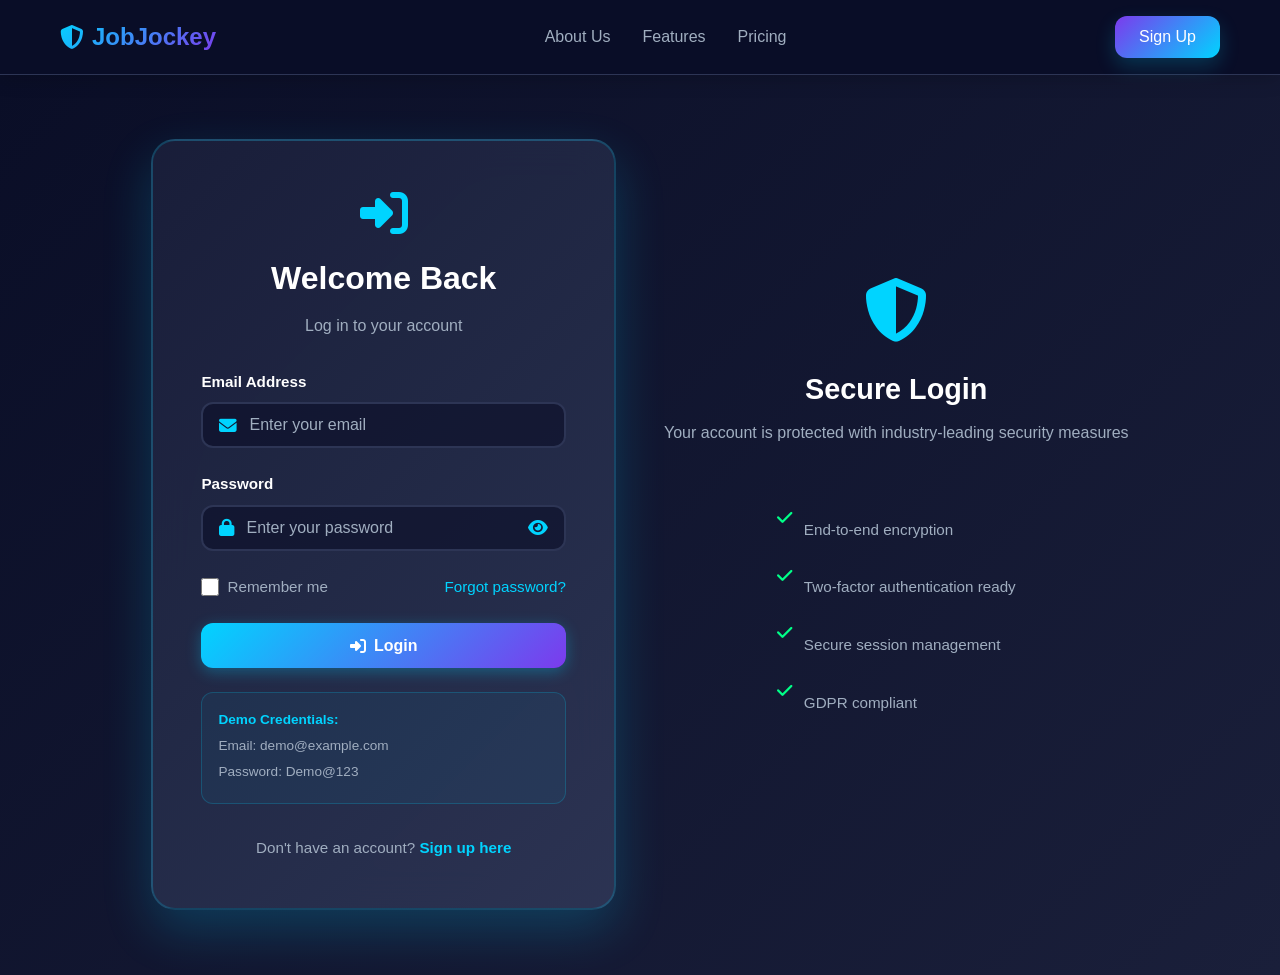
==== frontend/dashboard.html @ f13c4163 "DNS port added successfully" ====
<!DOCTYPE html>
<html lang="en">
<head>
    <meta charset="UTF-8">
    <meta name="viewport" content="width=device-width, initial-scale=1.0">
    <title>Dashboard - JobJockey Security Scanner</title>
    <link rel="stylesheet" href="styles.css">
    <link rel="stylesheet" href="https://cdnjs.cloudflare.com/ajax/libs/font-awesome/6.4.0/css/all.min.css">
</head>
<body onload="protectPage() && initDashboard()">
    <!-- Navigation Header -->
    <header class="navbar">
        <div class="container">
            <div class="nav-brand">
                <i class="fas fa-shield-alt"></i>
                <span>JobJockey</span>
            </div>
            <nav class="nav-menu">
                <a href="#" onclick="viewDashboard()">Dashboard</a>
                <a href="#" onclick="viewHistory()">Scan History</a>
                <a href="#" onclick="viewSettings()">Settings</a>
            </nav>
            <div class="nav-actions">
                <div class="user-menu">
                    <span class="user-email" id="userEmail"></span>
                    <button class="logout-btn" onclick="handleLogout()">
                        <i class="fas fa-sign-out-alt"></i> Logout
                    </button>
                </div>
            </div>
        </div>
    </header>

    <!-- Dashboard Content -->
    <div class="dashboard-container">
        <!-- Sidebar -->
        <aside class="dashboard-sidebar">
            <div class="sidebar-header">
                <div class="user-profile">
                    <div class="user-avatar">
                        <i class="fas fa-user"></i>
                    </div>
                    <div class="user-info">
                        <h3 id="userName"></h3>
                        <p id="userEmailSidebar"></p>
                    </div>
                </div>
            </div>

            <nav class="sidebar-nav">
                <a href="#" onclick="viewDashboard()" class="nav-item active" data-section="dashboard">
                    <i class="fas fa-home"></i>
                    <span>Dashboard</span>
                </a>
                <a href="#" onclick="viewHistory()" class="nav-item" data-section="history">
                    <i class="fas fa-history"></i>
                    <span>Scan History</span>
                </a>
                <a href="#" onclick="viewSettings()" class="nav-item" data-section="settings">
                    <i class="fas fa-cog"></i>
                    <span>Settings</span>
                </a>
            </nav>

            <div class="sidebar-stats">
                <div class="stat-card">
                    <div class="stat-icon">
                        <i class="fas fa-search"></i>
                    </div>
                    <div class="stat-info">
                        <p class="stat-label">Scans Remaining</p>
                        <p class="stat-value" id="scansRemaining">0</p>
                    </div>
                </div>
                <div class="stat-card">
                    <div class="stat-icon">
                        <i class="fas fa-check-circle"></i>
                    </div>
                    <div class="stat-info">
                        <p class="stat-label">Total Scans</p>
                        <p class="stat-value" id="totalScans">0</p>
                    </div>
                </div>
            </div>
        </aside>

        <!-- Main Content -->
        <main class="dashboard-main">
            <!-- Dashboard Section -->
            <section id="dashboardSection" class="dashboard-section">
                <div class="section-header">
                    <h1>Website Security Scanner</h1>
                    <p>Scan your website for vulnerabilities and security issues</p>
                </div>

                <!-- Scanner Card -->
                <div class="scanner-card">
                    <div class="scanner-header">
                        <i class="fas fa-globe"></i>
                        <h2>New Scan</h2>
                    </div>

                    <div class="search-box-dashboard">
                        <i class="fas fa-globe"></i>
                        <input 
                            type="url" 
                            placeholder="Enter website URL (e.g., https://example.com)" 
                            id="urlInput"
                        >
                        <button class="scan-btn" onclick="scanWebsiteDashboard()">
                            <i class="fas fa-search"></i> Scan Now
                        </button>
                    </div>

                    <div class="quick-scan-options">
                        <label class="scan-option">
                            <input type="checkbox" id="deepScan" name="deepScan">
                            <span>Deep Scan (takes longer)</span>
                        </label>
                        <label class="scan-option">
                            <input type="checkbox" id="includePerformance" name="includePerformance" checked>
                            <span>Include Performance Analysis</span>
                        </label>
                    </div>
                </div>

                <!-- Recent Scans -->
                <div class="recent-scans-section">
                    <h2>Recent Scans</h2>
                    <div class="scans-list" id="recentScansList">
                        <p class="empty-state">No scans yet. Start by scanning a website above.</p>
                    </div>
                </div>
            </section>

            <!-- Scan Results Section -->
            <section id="resultsSection" class="dashboard-section" style="display: none;">
                <div class="section-header">
                    <button class="back-btn" onclick="backToDashboard()">
                        <i class="fas fa-arrow-left"></i> Back to Dashboard
                    </button>
                    <h1 id="resultWebsite">Scan Results</h1>
                </div>

                <!-- Security Score Card -->
                <div class="results-grid">
                    <div class="score-card-result">
                        <div class="score-header">
                            <i class="fas fa-shield-alt"></i>
                            <h3>SECURITY SCORE</h3>
                        </div>
                        <div class="circular-progress">
                            <svg viewBox="0 0 100 100">
                                <defs>
                                    <linearGradient id="gradientStroke" x1="0%" y1="0%" x2="100%" y2="100%">
                                        <stop offset="0%" style="stop-color:#00d4ff;stop-opacity:1" />
                                        <stop offset="100%" style="stop-color:#7c3aed;stop-opacity:1" />
                                    </linearGradient>
                                </defs>
                                <circle cx="50" cy="50" r="45" class="progress-background"></circle>
                                <circle cx="50" cy="50" r="45" class="progress-circle" id="progressCircle"></circle>
                            </svg>
                            <div class="score-value" id="scoreValue">92</div>
                        </div>
                        <div class="score-status" id="scoreStatus">Excellent</div>
                    </div>

                    <!-- SSL/TLS Certificate -->
                    <div class="result-card ssl-card">
                        <div class="card-header">
                            <i class="fas fa-lock"></i>
                            <h3>SSL/TLS CERTIFICATE</h3>
                        </div>
                        <div class="card-content">
                            <div class="result-item">
                                <span class="label">Status:</span>
                                <span class="value" id="sslStatus">Valid</span>
                            </div>
                            <div class="result-item">
                                <span class="label">Protocol:</span>
                                <span class="value" id="sslProtocol">TLS 1.3</span>
                            </div>
                            <div class="result-item">
                                <span class="label">Expires:</span>
                                <span class="value" id="sslExpires">2025-12-31</span>
                            </div>
                        </div>
                    </div>

                    <!-- Vulnerabilities Summary -->
                    <div class="result-card vulnerabilities-card">
                        <div class="card-header">
                            <i class="fas fa-bug"></i>
                            <h3>VULNERABILITIES</h3>
                        </div>
                        <div class="card-content">
                            <div class="vuln-item critical">
                                <span class="label">Critical:</span>
                                <span class="value" id="vulnCritical">0</span>
                            </div>
                            <div class="vuln-item high">
                                <span class="label">High:</span>
                                <span class="value" id="vulnHigh">1</span>
                            </div>
                            <div class="vuln-item medium">
                                <span class="label">Medium:</span>
                                <span class="value" id="vulnMedium">3</span>
                            </div>
                            <div class="vuln-item low">
                                <span class="label">Low:</span>
                                <span class="value" id="vulnLow">2</span>
                            </div>
                        </div>
                    </div>

                    <!-- DNS Information Card -->
                    <div class="result-card dns-card">
                        <div class="card-header">
                            <i class="fas fa-network-wired"></i>
                            <h3>DNS INFORMATION</h3>
                        </div>
                        <div class="card-content">
                            <div class="result-item">
                                <span class="label">IP Address:</span>
                                <span class="value" id="dnsIp">-</span>
                            </div>
                            <div class="result-item">
                                <span class="label">A Records:</span>
                                <span class="value" id="dnsA">-</span>
                            </div>
                            <div class="result-item">
                                <span class="label">MX Records:</span>
                                <span class="value" id="dnsMX">-</span>
                            </div>
                            <div class="result-item">
                                <span class="label">NS Records:</span>
                                <span class="value" id="dnsNS">-</span>
                            </div>
                            <div class="result-item">
                                <span class="label">TXT Records:</span>
                                <span class="value" id="dnsTXT">-</span>
                            </div>
                        </div>
                    </div>
                </div>

                <!-- Report Actions -->
                <div class="report-actions">
                    <button class="download-btn" onclick="downloadReport()">
                        <i class="fas fa-download"></i> Download PDF Report
                    </button>
                    <button class="email-btn" onclick="emailReport()">
                        <i class="fas fa-envelope"></i> Email Report
                    </button>
                    <button class="schedule-btn" onclick="scheduleReport()">
                        <i class="fas fa-calendar"></i> Schedule Scan
                    </button>
                </div>
            </section>

            <!-- History Section -->
            <section id="historySection" class="dashboard-section" style="display: none;">
                <div class="section-header">
                    <h1>Scan History</h1>
                    <p>View all your previous scans</p>
                </div>

                <div class="history-filters">
                    <input type="text" id="searchHistory" placeholder="Search scans..." onkeyup="filterHistory()">
                    <select id="sortBy" onchange="filterHistory()">
                        <option value="recent">Most Recent</option>
                        <option value="oldest">Oldest First</option>
                        <option value="score-high">Highest Score</option>
                        <option value="score-low">Lowest Score</option>
                    </select>
                </div>

                <div class="history-table">
                    <div class="empty-state">No scan history yet.</div>
                </div>
            </section>

            <!-- Settings Section -->
            <section id="settingsSection" class="dashboard-section" style="display: none;">
                <div class="section-header">
                    <h1>Account Settings</h1>
                    <p>Manage your account preferences</p>
                </div>

                <!-- Account Information -->
                <div class="settings-card">
                    <h3>Account Information</h3>
                    <div class="setting-item">
                        <label>Email Address</label>
                        <p id="settingsEmail">user@example.com</p>
                    </div>
                    <div class="setting-item">
                        <label>Member Since</label>
                        <p id="settingsMemberSince">January 2024</p>
                    </div>
                </div>

                <!-- Preferences -->
                <div class="settings-card">
                    <h3>Notification Preferences</h3>
                    <div class="setting-item">
                        <label class="setting-toggle">
                            <input type="checkbox" id="emailNotifications" checked>
                            <span>Email notifications for completed scans</span>
                        </label>
                    </div>
                    <div class="setting-item">
                        <label class="setting-toggle">
                            <input type="checkbox" id="weeklyReport" checked>
                            <span>Weekly security report</span>
                        </label>
                    </div>
                </div>

                <!-- Danger Zone -->
                <div class="settings-card danger-zone">
                    <h3>Danger Zone</h3>
                    <button class="delete-account-btn" onclick="confirmDeleteAccount()">
                        <i class="fas fa-trash"></i> Delete Account
                    </button>
                </div>
            </section>
        </main>
    </div>

    <script src="auth.js"></script>
    <script src="script.js"></script>
    <script>
        let currentReport = null;
        let scanHistory = [];

        function initDashboard() {
            const user = auth.getCurrentUser();
            if (!user) return;

            // Update user info
            document.getElementById('userName').textContent = user.name;
            document.getElementById('userEmail').textContent = user.email;
            document.getElementById('userEmailSidebar').textContent = user.email;
            document.getElementById('scansRemaining').textContent = user.scansRemaining || 100;
            document.getElementById('settingsEmail').textContent = user.email;
            document.getElementById('settingsMemberSince').textContent = new Date(user.createdAt).toLocaleDateString('en-US', { year: 'numeric', month: 'long' });

            // Load scan history from localStorage
            loadScanHistory();
        }

        function scanWebsiteDashboard() {
            const urlInput = document.getElementById('urlInput');
            const url = urlInput.value.trim();

            if (!url) {
                alert('Please enter a website URL');
                return;
            }

            if (!isValidUrl(url)) {
                alert('Please enter a valid URL');
                return;
            }

            const user = auth.getCurrentUser();
            if (user.scansRemaining <= 0) {
                alert('You have reached your scan limit. Please upgrade your account.');
                return;
            }

            // Show loading state
            const scanBtn = document.querySelector('.scan-btn');
            const originalText = scanBtn.innerHTML;
            scanBtn.innerHTML = '<i class="fas fa-spinner fa-spin"></i> Scanning...';
            scanBtn.disabled = true;

            // Simulate scanning
            setTimeout(() => {
                const report = generateDetailedReport(url);
                currentReport = report;
                displayResults(url, report);

                // Decrement scans
                auth.decrementScans(user.email);
                document.getElementById('scansRemaining').textContent = auth.getCurrentUser().scansRemaining;

                // Save to history
                saveScanToHistory(url, report);

                // Reset button
                scanBtn.innerHTML = originalText;
                scanBtn.disabled = false;

                // Show results
                showSection('results');
            }, 3000);
        }

        function saveScanToHistory(url, report) {
            const scan = {
                url,
                score: report.score,
                status: report.status,
                timestamp: new Date().toISOString()
            };
            scanHistory.unshift(scan);
            localStorage.setItem('scanHistory_' + auth.getCurrentUser().email, JSON.stringify(scanHistory));
        }

        function loadScanHistory() {
            const user = auth.getCurrentUser();
            const stored = localStorage.getItem('scanHistory_' + user.email);
            scanHistory = stored ? JSON.parse(stored) : [];
            displayRecentScans();
        }

        function displayRecentScans() {
            const container = document.getElementById('recentScansList');
            if (scanHistory.length === 0) {
                container.innerHTML = '<p class="empty-state">No scans yet. Start by scanning a website above.</p>';
                return;
            }

            container.innerHTML = scanHistory.slice(0, 5).map((scan, index) => `
                <div class="scan-item" onclick="viewScanDetails(${index})">
                    <div class="scan-info">
                        <p class="scan-url">${scan.url}</p>
                        <p class="scan-date">${new Date(scan.timestamp).toLocaleDateString()}</p>
                    </div>
                    <div class="scan-score">
                        <span class="score-badge score-${scan.status.toLowerCase().replace(/\s+/g, '-')}">${scan.score}</span>
                    </div>
                </div>
            `).join('');
        }

        function viewDashboard() {
            showSection('dashboard');
        }

        function viewHistory() {
            showSection('history');
            populateHistoryTable();
        }

        function viewSettings() {
            showSection('settings');
        }

        function backToDashboard() {
            showSection('dashboard');
        }

        function showSection(section) {
            // Hide all sections
            document.querySelectorAll('.dashboard-section').forEach(s => s.style.display = 'none');
            
            // Update nav items
            document.querySelectorAll('.nav-item').forEach(n => n.classList.remove('active'));

            // Show selected section
            if (section === 'dashboard') {
                document.getElementById('dashboardSection').style.display = 'block';
                document.querySelector('[data-section="dashboard"]').classList.add('active');
            } else if (section === 'results') {
                document.getElementById('resultsSection').style.display = 'block';
            } else if (section === 'history') {
                document.getElementById('historySection').style.display = 'block';
                document.querySelector('[data-section="history"]').classList.add('active');
            } else if (section === 'settings') {
                document.getElementById('settingsSection').style.display = 'block';
                document.querySelector('[data-section="settings"]').classList.add('active');
            }
        }

        function populateHistoryTable() {
            const container = document.querySelector('.history-table');
            if (scanHistory.length === 0) {
                container.innerHTML = '<div class="empty-state">No scan history yet.</div>';
                return;
            }

            container.innerHTML = `
                <table class="history-table-content">
                    <thead>
                        <tr>
                            <th>Website</th>
                            <th>Score</th>
                            <th>Status</th>
                            <th>Date</th>
                            <th>Action</th>
                        </tr>
                    </thead>
                    <tbody>
                        ${scanHistory.map((scan, index) => `
                            <tr>
                                <td>${scan.url}</td>
                                <td><span class="score-badge">${scan.score}</span></td>
                                <td>${scan.status}</td>
                                <td>${new Date(scan.timestamp).toLocaleDateString()}</td>
                                <td><button onclick="viewScanDetails(${index})">View</button></td>
                            </tr>
                        `).join('')}
                    </tbody>
                </table>
            `;
        }

        function filterHistory() {
            // Implement filtering logic
        }

        function handleLogout() {
            if (confirm('Are you sure you want to logout?')) {
                auth.logout();
                redirectToHome();
            }
        }

        function downloadReport() {
            alert('PDF download feature would be implemented here');
        }

        function emailReport() {
            alert('Email feature would be implemented here');
        }

        function scheduleReport() {
            alert('Schedule scan feature would be implemented here');
        }

        function confirmDeleteAccount() {
            if (confirm('Are you sure? This action cannot be undone.')) {
                alert('Account deletion would be implemented here');
            }
        }

        function displayResults(url, report) {
            const domain = new URL(url).hostname;
            document.getElementById('resultWebsite').textContent = `Scan Results for ${domain}`;
            document.getElementById('scoreValue').textContent = report.score;
            document.getElementById('scoreStatus').textContent = report.status;
            document.getElementById('sslStatus').textContent = report.ssl.status;
            document.getElementById('sslProtocol').textContent = report.ssl.protocol;
            document.getElementById('sslExpires').textContent = report.ssl.expires;
            document.getElementById('vulnCritical').textContent = report.vulnerabilities.critical;
            document.getElementById('vulnHigh').textContent = report.vulnerabilities.high;
            document.getElementById('vulnMedium').textContent = report.vulnerabilities.medium;
            document.getElementById('vulnLow').textContent = report.vulnerabilities.low;

            // Update progress circle
            const circle = document.getElementById('progressCircle');
            const circumference = 2 * Math.PI * 45;
            const offset = circumference - (report.score / 100) * circumference;
            circle.style.strokeDashoffset = offset;
        }
    </script>
</body>
</html>
---- frontend/styles.css ----
* {
    margin: 0;
    padding: 0;
    box-sizing: border-box;
}

:root {
    --primary: #00d4ff;
    --primary-dark: #0098cc;
    --secondary: #7c3aed;
    --success: #00ff88;
    --warning: #ffaa00;
    --danger: #ff3333;
    --dark-bg: #0a0e27;
    --dark-secondary: #1a1f3a;
    --dark-tertiary: #2d3555;
    --text-primary: #ffffff;
    --text-secondary: #a0aec0;
    --border-color: #2d3555;
    --card-border: rgba(0, 212, 255, 0.2);
    --shadow-sm: 0 2px 8px rgba(0, 212, 255, 0.1);
    --shadow-md: 0 10px 30px rgba(0, 212, 255, 0.15);
    --shadow-lg: 0 20px 50px rgba(0, 212, 255, 0.2);
}

body {
    font-family: 'Segoe UI', Tahoma, Geneva, Verdana, sans-serif;
    background-color: var(--dark-bg);
    color: var(--text-primary);
    line-height: 1.6;
}

.container {
    max-width: 1200px;
    margin: 0 auto;
    padding: 0 20px;
}

/* Navigation */
.navbar {
    background-color: rgba(10, 14, 39, 0.95);
    backdrop-filter: blur(20px);
    border-bottom: 1px solid var(--border-color);
    position: sticky;
    top: 0;
    z-index: 1000;
    box-shadow: 0 2px 20px rgba(0, 0, 0, 0.2);
}

.navbar .container {
    display: flex;
    justify-content: space-between;
    align-items: center;
    padding: 1rem 20px;
}

.nav-brand {
    display: flex;
    align-items: center;
    gap: 0.5rem;
    font-size: 1.5rem;
    font-weight: bold;
    color: var(--primary);
    background: linear-gradient(135deg, var(--primary), var(--secondary));
    -webkit-background-clip: text;
    -webkit-text-fill-color: transparent;
    background-clip: text;
    transition: transform 0.3s ease;
}

.nav-brand:hover {
    transform: scale(1.05);
}

.nav-menu {
    display: flex;
    gap: 2rem;
}

.nav-menu a {
    color: var(--text-secondary);
    text-decoration: none;
    transition: color 0.3s ease;
}

.nav-menu a:hover {
    color: var(--primary);
}

.nav-actions {
    display: flex;
    gap: 1rem;
    align-items: center;
}

.login-btn {
    color: var(--text-secondary);
    text-decoration: none;
    transition: color 0.3s ease;
}

.login-btn:hover {
    color: var(--primary);
}

.signup-btn {
    background: linear-gradient(135deg, var(--secondary), var(--primary));
    color: white;
    padding: 0.5rem 1.5rem;
    border-radius: 0.75rem;
    text-decoration: none;
    transition: all 0.4s cubic-bezier(0.4, 0, 0.2, 1);
    box-shadow: 0 8px 20px rgba(0, 212, 255, 0.2);
}

.signup-btn:hover {
    transform: translateY(-3px);
    box-shadow: 0 15px 40px rgba(0, 212, 255, 0.35);
}

/* Hero Section */
.hero {
    padding: 6rem 0;
    text-align: center;
    background: linear-gradient(135deg, rgba(0, 212, 255, 0.08) 0%, rgba(124, 58, 237, 0.08) 50%, rgba(0, 212, 255, 0.04) 100%);
    position: relative;
    overflow: hidden;
}

.hero::before {
    content: '';
    position: absolute;
    top: -50%;
    right: -10%;
    width: 600px;
    height: 600px;
    background: radial-gradient(circle, rgba(0, 212, 255, 0.1) 0%, transparent 70%);
    border-radius: 50%;
    pointer-events: none;
}

.hero::after {
    content: '';
    position: absolute;
    bottom: -30%;
    left: -5%;
    width: 500px;
    height: 500px;
    background: radial-gradient(circle, rgba(124, 58, 237, 0.1) 0%, transparent 70%);
    border-radius: 50%;
    pointer-events: none;
}

.hero .container {
    position: relative;
    z-index: 1;
}

.hero h1 {
    font-size: 3.5rem;
    margin-bottom: 1rem;
    background: linear-gradient(135deg, var(--primary) 0%, var(--secondary) 50%, var(--primary) 100%);
    -webkit-background-clip: text;
    -webkit-text-fill-color: transparent;
    background-clip: text;
    line-height: 1.2;
    font-weight: 800;
    letter-spacing: -1px;
    animation: slideDown 0.8s ease;
}

.hero-subtitle {
    font-size: 1.1rem;
    color: var(--text-secondary);
    max-width: 800px;
    margin: 0 auto 2rem;
}

.hero-features {
    display: flex;
    justify-content: center;
    gap: 2rem;
    margin: 2rem 0 3rem;
    flex-wrap: wrap;
}

.hero-features span {
    display: flex;
    align-items: center;
    gap: 0.5rem;
    color: var(--primary);
    font-weight: 600;
}

.search-box {
    display: flex;
    align-items: center;
    gap: 1rem;
    background: rgba(26, 31, 58, 0.8);
    border: 2px solid var(--card-border);
    border-radius: 1rem;
    padding: 1rem 1.5rem;
    max-width: 700px;
    margin: 0 auto;
    backdrop-filter: blur(20px);
    transition: all 0.4s cubic-bezier(0.4, 0, 0.2, 1);
    box-shadow: var(--shadow-md);
}

.search-box:focus-within {
    border-color: var(--primary);
    box-shadow: 0 0 30px rgba(0, 212, 255, 0.3), 0 20px 50px rgba(0, 212, 255, 0.15);
    transform: translateY(-2px);
}

.search-box input {
    flex: 1;
    background: transparent;
    border: none;
    color: var(--text-primary);
    font-size: 1rem;
    outline: none;
    transition: all 0.3s ease;
}

.search-box input::placeholder {
    color: rgba(160, 174, 192, 0.6);
}

.search-box input:focus::placeholder {
    color: rgba(160, 174, 192, 0.3);
}

.search-box i {
    color: var(--primary);
}

.scan-btn {
    background: linear-gradient(135deg, var(--primary) 0%, var(--secondary) 100%);
    color: white;
    border: none;
    padding: 0.75rem 1.5rem;
    border-radius: 0.75rem;
    cursor: pointer;
    font-weight: 700;
    transition: all 0.4s cubic-bezier(0.4, 0, 0.2, 1);
    display: flex;
    align-items: center;
    gap: 0.5rem;
    box-shadow: 0 8px 20px rgba(0, 212, 255, 0.25);
    position: relative;
    overflow: hidden;
}

.scan-btn::before {
    content: '';
    position: absolute;
    top: 0;
    left: -100%;
    width: 100%;
    height: 100%;
    background: rgba(255, 255, 255, 0.2);
    transition: left 0.5s ease;
}

.scan-btn:hover::before {
    left: 100%;
}

.scan-btn:hover {
    transform: translateY(-3px);
    box-shadow: 0 15px 40px rgba(0, 212, 255, 0.35);
}

.scan-btn:active {
    transform: translateY(-1px);
}

/* Cards Grid */
.cards-grid {
    display: grid;
    grid-template-columns: repeat(auto-fit, minmax(280px, 1fr));
    gap: 2rem;
    margin-top: 3rem;
}

/* Detector Section */
.detector-section {
    padding: 5rem 0;
    background: linear-gradient(180deg, transparent, rgba(0, 212, 255, 0.03));
}

.detector-section h2 {
    text-align: center;
    font-size: 2.5rem;
    margin-bottom: 3rem;
    color: var(--primary);
}

.detector-card {
    background: linear-gradient(135deg, rgba(26, 31, 58, 0.7) 0%, rgba(45, 53, 85, 0.7) 100%);
    border: 2px solid var(--card-border);
    border-radius: 1.5rem;
    padding: 2rem;
    backdrop-filter: blur(20px);
    transition: all 0.4s cubic-bezier(0.4, 0, 0.2, 1);
    position: relative;
    overflow: hidden;
    box-shadow: var(--shadow-md);
}

.detector-card::before {
    content: '';
    position: absolute;
    top: 0;
    left: 0;
    right: 0;
    bottom: 0;
    background: radial-gradient(circle at top-right, rgba(0, 212, 255, 0.1), transparent);
    pointer-events: none;
}

.detector-card:hover {
    transform: translateY(-8px);
    border-color: rgba(0, 212, 255, 0.5);
    box-shadow: var(--shadow-lg), 0 0 30px rgba(0, 212, 255, 0.2);
}

.detector-card i {
    font-size: 2.5rem;
    margin-bottom: 1rem;
    transition: all 0.4s ease;
}

.detector-card:hover i {
    transform: scale(1.15) rotate(5deg);
}

.detector-card.ssl {
    border-color: rgba(0, 255, 136, 0.3);
}

.detector-card.ssl i {
    color: var(--success);
}

.detector-card.port {
    border-color: rgba(255, 51, 51, 0.3);
}

.detector-card.port i {
    color: var(--danger);
}

.detector-card.score {
    border-color: rgba(124, 58, 237, 0.3);
}

.detector-card.score i {
    color: var(--secondary);
}

.detector-card.seo {
    border-color: rgba(0, 212, 255, 0.3);
}

.detector-card.seo i {
    color: var(--primary);
}

.detector-card h3 {
    font-size: 1.5rem;
    margin-bottom: 0.5rem;
}

.detector-card p {
    color: var(--text-secondary);
    line-height: 1.6;
}
/* ===================================
   SCANNER DETECT SECTION
=================================== */

.scanner-detect-section {

    padding: 6rem 8%;

    position: relative;
}

/* Title */

.detect-title {

    text-align: center;

    font-size: 2.6rem;

    font-weight: 700;

    margin-bottom: 4rem;

    color: #00d4ff;
}

/* Grid */

.detect-grid {

    display: grid;

    grid-template-columns:
        repeat(auto-fit, minmax(280px, 1fr));

    gap: 2rem;
}

/* Card */

.detect-card {

    position: relative;

    background:
        rgba(10, 15, 35, 0.92);

    border-radius: 1.3rem;

    padding: 2rem;

    min-height: 340px;

    backdrop-filter: blur(10px);

    transition:
        all 0.35s ease;

    overflow: hidden;
}

/* Hover */

.detect-card:hover {

    transform:
        translateY(-8px);
}

/* Icon */

.detect-icon {

    width: 70px;
    height: 70px;

    border-radius: 1rem;

    display: flex;

    align-items: center;

    justify-content: center;

    font-size: 2rem;

    margin-bottom: 2rem;

    background:
        rgba(255,255,255,0.04);
}

/* Heading */

.detect-card h3 {

    font-size: 2rem;

    margin-bottom: 1.5rem;

    font-weight: 700;
}

/* Paragraph */

.detect-card p {

    font-size: 1rem;

    line-height: 2;

    color:
        var(--text-secondary);
}

/* =========================
   GREEN CARD
========================= */

.detect-card.green {

    border:
        1px solid rgba(0,255,128,0.35);

    box-shadow:
        0 0 35px rgba(0,255,128,0.12);
}

.detect-card.green h3,
.detect-card.green .detect-icon {

    color: #00ff99;
}

/* =========================
   RED CARD
========================= */

.detect-card.red {

    border:
        1px solid rgba(255,70,70,0.35);

    box-shadow:
        0 0 35px rgba(255,70,70,0.12);
}

.detect-card.red h3,
.detect-card.red .detect-icon {

    color: #ff5c5c;
}

/* =========================
   PURPLE CARD
========================= */

.detect-card.purple {

    border:
        1px solid rgba(168,85,247,0.35);

    box-shadow:
        0 0 35px rgba(168,85,247,0.12);
}

.detect-card.purple h3,
.detect-card.purple .detect-icon {

    color: #c084fc;
}

/* =========================
   CYAN CARD
========================= */

.detect-card.cyan {

    border:
        1px solid rgba(0,212,255,0.35);

    box-shadow:
        0 0 35px rgba(0,212,255,0.12);
}

.detect-card.cyan h3,
.detect-card.cyan .detect-icon {

    color: #00d4ff;
}

/* =========================
   RESPONSIVE
========================= */

@media (max-width: 768px) {

    .scanner-detect-section {

        padding: 5rem 5%;
    }

    .detect-grid {

        grid-template-columns: 1fr;
    }
}

/* How It Works */
.how-it-works {
    padding: 5rem 0;
}

.how-it-works h2 {
    text-align: center;
    font-size: 2.5rem;
    margin-bottom: 1rem;
    color: var(--primary);
}

.section-subtitle {
    text-align: center;
    color: var(--text-secondary);
    margin-bottom: 3rem;
    max-width: 600px;
    margin-left: auto;
    margin-right: auto;
}

.steps-grid {
    display: grid;
    grid-template-columns: repeat(auto-fit, minmax(250px, 1fr));
    gap: 2rem;
    margin-top: 3rem;
}

.step-card {
    background: linear-gradient(135deg, rgba(26, 31, 58, 0.7) 0%, rgba(45, 53, 85, 0.7) 100%);
    border: 2px solid var(--card-border);
    border-radius: 1.5rem;
    padding: 2rem;
    text-align: center;
    backdrop-filter: blur(20px);
    position: relative;
    transition: all 0.4s cubic-bezier(0.4, 0, 0.2, 1);
    box-shadow: var(--shadow-md);
}

.step-card:hover {
    transform: translateY(-8px);
    border-color: var(--primary);
    box-shadow: var(--shadow-lg), 0 0 30px rgba(0, 212, 255, 0.2);
}

.step-number {
    position: absolute;
    top: -15px;
    left: 50%;
    transform: translateX(-50%);
    width: 50px;
    height: 50px;
    background: linear-gradient(135deg, var(--primary), var(--secondary));
    border-radius: 50%;
    display: flex;
    align-items: center;
    justify-content: center;
    font-weight: bold;
    font-size: 1.2rem;
    box-shadow: 0 5px 20px rgba(0, 212, 255, 0.3);
    animation: floatIn 0.6s ease;
}

.step-card i {
    font-size: 2.5rem;
    color: var(--primary);
    margin: 1rem 0;
}

.step-card h3 {
    font-size: 1.3rem;
    margin: 1rem 0;
}

.step-card p {
    color: var(--text-secondary);
    font-size: 0.95rem;
}

/* Security Score Section */
.security-score {
    padding: 5rem 0;
    background: linear-gradient(180deg, rgba(0, 212, 255, 0.03), transparent);
}

.security-score h2 {
    text-align: center;
    font-size: 2.5rem;
    margin-bottom: 1rem;
    color: var(--primary);
}

.score-cards-grid {
    display: grid;
    grid-template-columns: repeat(auto-fit, minmax(280px, 1fr));
    gap: 2rem;
    margin-top: 3rem;
}

.score-card {
    background: linear-gradient(135deg, rgba(26, 31, 58, 0.7) 0%, rgba(45, 53, 85, 0.7) 100%);
    border: 2px solid var(--card-border);
    border-radius: 1.5rem;
    padding: 2rem;
    backdrop-filter: blur(20px);
    transition: all 0.4s cubic-bezier(0.4, 0, 0.2, 1);
    box-shadow: var(--shadow-md);
}

.score-card:hover {
    transform: translateY(-8px);
    box-shadow: var(--shadow-lg);
}

.score-badge {
    display: inline-block;
    padding: 0.5rem 1rem;
    border-radius: 0.5rem;
    font-weight: bold;
    margin-bottom: 1rem;
    font-size: 0.9rem;
}

.score-card.excellent {
    border-color: rgba(0, 255, 136, 0.3);
}

.score-card.excellent .score-badge {
    background: rgba(0, 255, 136, 0.2);
    color: var(--success);
}

.score-card.excellent i {
    color: var(--success);
    font-size: 2rem;
    margin-bottom: 1rem;
}

.score-card.good {
    border-color: rgba(0, 212, 255, 0.3);
}

.score-card.good .score-badge {
    background: rgba(0, 212, 255, 0.2);
    color: var(--primary);
}

.score-card.good i {
    color: var(--primary);
    font-size: 2rem;
    margin-bottom: 1rem;
}

.score-card.warning {
    border-color: rgba(255, 170, 0, 0.3);
}

.score-card.warning .score-badge {
    background: rgba(255, 170, 0, 0.2);
    color: var(--warning);
}

.score-card.warning i {
    color: var(--warning);
    font-size: 2rem;
    margin-bottom: 1rem;
}

.score-card.critical {
    border-color: rgba(255, 51, 51, 0.3);
}

.score-card.critical .score-badge {
    background: rgba(255, 51, 51, 0.2);
    color: var(--danger);
}

.score-card.critical i {
    color: var(--danger);
    font-size: 2rem;
    margin-bottom: 1rem;
}

.score-card h3 {
    font-size: 1.3rem;
    margin: 0.5rem 0 1rem;
}

.score-card > p {
    color: var(--text-secondary);
    margin-bottom: 1.5rem;
}

.score-list {
    list-style: none;
}

.score-list li {
    color: var(--text-secondary);
    margin-bottom: 0.5rem;
    display: flex;
    align-items: center;
    gap: 0.5rem;
}

.score-list i {
    color: var(--primary);
    font-size: 0.8rem;
}

/* Recently Scanned Section */
.recently-scanned {
    padding: 5rem 0;
}

.section-header {
    display: flex;
    align-items: center;
    justify-content: center;
    gap: 1rem;
    margin-bottom: 1rem;
}

.section-header i {
    color: var(--primary);
    font-size: 2rem;
}

.recently-scanned h2 {
    text-align: center;
    font-size: 2.5rem;
    color: var(--primary);
}

.table-wrapper {
    background: linear-gradient(135deg, rgba(26, 31, 58, 0.7) 0%, rgba(45, 53, 85, 0.7) 100%);
    border: 2px solid var(--card-border);
    border-radius: 1.5rem;
    padding: 2rem;
    backdrop-filter: blur(20px);
    overflow-x: auto;
    margin-top: 2rem;
    box-shadow: var(--shadow-md);
}

.scan-table {
    width: 100%;
    border-collapse: collapse;
}

.scan-table thead tr {
    border-bottom: 2px solid var(--border-color);
}

.scan-table th {
    padding: 1rem;
    text-align: left;
    color: var(--primary);
    font-weight: 600;
}

.scan-table td {
    padding: 1rem;
    border-bottom: 1px solid var(--border-color);
}

.scan-table tbody tr {
    transition: background-color 0.3s ease;
}

.scan-table tbody tr:hover {
    background-color: rgba(0, 212, 255, 0.1);
    box-shadow: inset 0 0 20px rgba(0, 212, 255, 0.1);
    transform: scale(1.01);
}

.score-bar {
    display: inline-block;
    height: 8px;
    border-radius: 4px;
    margin-right: 0.5rem;
}

.status {
    display: inline-block;
    padding: 0.25rem 0.75rem;
    border-radius: 0.25rem;
    font-size: 0.85rem;
    font-weight: 600;
}

.status.secure {
    background: rgba(0, 255, 136, 0.2);
    color: var(--success);
}

.status.moderate {
    background: rgba(255, 170, 0, 0.2);
    color: var(--warning);
}

.status.at-risk {
    background: rgba(255, 51, 51, 0.2);
    color: var(--danger);
}

/* Risks Section */
.risks-section {
    padding: 5rem 0;
    background: linear-gradient(180deg, rgba(0, 212, 255, 0.03), transparent);
}

.warning-header i {
    color: var(--danger);
}

.risks-section h2 {
    color: var(--danger);
}

.risks-grid {
    display: grid;
    grid-template-columns: repeat(auto-fit, minmax(280px, 1fr));
    gap: 2rem;
    margin-top: 3rem;
}

.risk-card {
    background: linear-gradient(135deg, rgba(26, 31, 58, 0.7) 0%, rgba(45, 53, 85, 0.7) 100%);
    border: 2px solid var(--card-border);
    border-radius: 1.5rem;
    padding: 2rem;
    backdrop-filter: blur(20px);
    transition: all 0.4s cubic-bezier(0.4, 0, 0.2, 1);
    box-shadow: var(--shadow-md);
}

.risk-card:hover {
    transform: translateY(-8px);
    box-shadow: var(--shadow-lg);
}

.risk-card.ssl-risk {
    border-color: rgba(255, 51, 51, 0.3);
}

.risk-card.port-risk {
    border-color: rgba(255, 170, 0, 0.3);
}

.risk-card.outdated-risk {
    border-color: rgba(255, 170, 0, 0.3);
}

.risk-card.headers-risk {
    border-color: rgba(124, 58, 237, 0.3);
}

.risk-card i {
    font-size: 2.5rem;
    margin-bottom: 1rem;
    color: var(--danger);
}

.risk-card.port-risk i,
.risk-card.outdated-risk i {
    color: var(--warning);
}

.risk-card.headers-risk i {
    color: var(--secondary);
}

.risk-card h3 {
    font-size: 1.3rem;
    margin-bottom: 0.5rem;
}

.risk-card p {
    color: var(--text-secondary);
    margin-bottom: 1rem;
}

.impact {
    color: var(--danger);
    font-weight: 600;
    display: flex;
    align-items: center;
    gap: 0.5rem;
}

.cta-box {
    margin-top: 3rem;
    background: linear-gradient(135deg, rgba(0, 212, 255, 0.12) 0%, rgba(124, 58, 237, 0.12) 100%);
    border: 2px solid var(--primary);
    border-radius: 1.5rem;
    padding: 2rem;
    text-align: center;
    box-shadow: 0 0 40px rgba(0, 212, 255, 0.15);
    backdrop-filter: blur(20px);
}

.cta-box h3 {
    font-size: 1.3rem;
    margin-bottom: 0.5rem;
}

.cta-box p {
    color: var(--text-secondary);
}

.cta-box strong {
    color: var(--primary);
}

/* About Section */
.about-section {
    padding: 5rem 0;
}

.about-section h2 {
    text-align: center;
    font-size: 2.5rem;
    margin-bottom: 1rem;
    color: var(--primary);
}

.about-content {
    margin-top: 3rem;
}

.about-box {
    background: linear-gradient(135deg, rgba(26, 31, 58, 0.7) 0%, rgba(45, 53, 85, 0.7) 100%);
    border: 2px solid var(--card-border);
    border-radius: 1.5rem;
    padding: 2rem;
    backdrop-filter: blur(20px);
    box-shadow: var(--shadow-md);
}

.about-box h3 {
    font-size: 1.5rem;
    margin-bottom: 1rem;
    color: var(--primary);
}

.about-box p {
    color: var(--text-secondary);
    line-height: 1.8;
    margin-bottom: 1rem;
}

.values-grid {
    display: grid;
    grid-template-columns: repeat(auto-fit, minmax(250px, 1fr));
    gap: 2rem;
    margin-top: 3rem;
}

.value-card {
    background: linear-gradient(135deg, rgba(26, 31, 58, 0.7) 0%, rgba(45, 53, 85, 0.7) 100%);
    border: 2px solid var(--card-border);
    border-radius: 1.5rem;
    padding: 2rem;
    text-align: center;
    backdrop-filter: blur(20px);
    transition: all 0.4s cubic-bezier(0.4, 0, 0.2, 1);
    box-shadow: var(--shadow-md);
}

.value-card:hover {
    transform: translateY(-8px);
    box-shadow: var(--shadow-lg);
}

.value-card.security {
    border-color: rgba(0, 212, 255, 0.3);
}

.value-card.security i {
    color: var(--primary);
}

.value-card.accuracy {
    border-color: rgba(124, 58, 237, 0.3);
}

.value-card.accuracy i {
    color: var(--secondary);
}

.value-card.community {
    border-color: rgba(0, 255, 136, 0.3);
}

.value-card.community i {
    color: var(--success);
}

.value-card.excellence {
    border-color: rgba(255, 170, 0, 0.3);
}

.value-card.excellence i {
    color: var(--warning);
}

.value-card i {
    font-size: 2.5rem;
    margin-bottom: 1rem;
}

.value-card h3 {
    font-size: 1.2rem;
    margin-bottom: 0.5rem;
}

.value-card p {
    color: var(--text-secondary);
    font-size: 0.95rem;
}

/* Features Section */
.features-section {
    padding: 5rem 0;
    background: linear-gradient(180deg, rgba(0, 212, 255, 0.03), transparent);
}

.features-section h2 {
    text-align: center;
    font-size: 2.5rem;
    margin-bottom: 1rem;
    color: var(--primary);
}

.features-grid {
    display: grid;
    grid-template-columns: repeat(auto-fit, minmax(300px, 1fr));
    gap: 2rem;
    margin-top: 3rem;
}

.feature-card {
    background: linear-gradient(135deg, rgba(26, 31, 58, 0.7) 0%, rgba(45, 53, 85, 0.7) 100%);
    border: 2px solid var(--card-border);
    border-radius: 1.5rem;
    padding: 2rem;
    backdrop-filter: blur(20px);
    transition: all 0.4s cubic-bezier(0.4, 0, 0.2, 1);
    box-shadow: var(--shadow-md);
}

.feature-card:hover {
    transform: translateY(-8px);
    border-color: var(--primary);
    box-shadow: var(--shadow-lg), 0 0 30px rgba(0, 212, 255, 0.2);
}

.feature-card i {
    font-size: 2rem;
    color: var(--primary);
    margin-bottom: 1rem;
}

.feature-card h3 {
    font-size: 1.2rem;
    margin-bottom: 0.5rem;
}

.feature-card p {
    color: var(--text-secondary);
    font-size: 0.95rem;
    line-height: 1.6;
}

/* Pricing Section */
.pricing-section {
    padding: 5rem 0;
}

.pricing-section h2 {
    text-align: center;
    font-size: 2.5rem;
    margin-bottom: 1rem;
    color: var(--primary);
}

.pricing-grid {
    display: grid;
    grid-template-columns: repeat(auto-fit, minmax(300px, 1fr));
    gap: 2rem;
    margin-top: 3rem;
}

.pricing-card {
    background: linear-gradient(135deg, rgba(26, 31, 58, 0.8) 0%, rgba(45, 53, 85, 0.8) 100%);
    border: 2px solid var(--card-border);
    border-radius: 1.5rem;
    padding: 2rem;
    backdrop-filter: blur(20px);
    transition: all 0.4s cubic-bezier(0.4, 0, 0.2, 1);
    position: relative;
    box-shadow: var(--shadow-md);
}

.pricing-card:hover {
    transform: translateY(-8px);
    box-shadow: var(--shadow-lg);
}

.pricing-card.popular {
    border-color: var(--primary);
    box-shadow: 0 0 40px rgba(0, 212, 255, 0.25), var(--shadow-lg);
}

.pricing-card.popular:hover {
    box-shadow: 0 0 60px rgba(0, 212, 255, 0.35), var(--shadow-lg);
}

.popular-badge {
    position: absolute;
    top: -15px;
    left: 50%;
    transform: translateX(-50%);
    background: linear-gradient(135deg, var(--primary), var(--secondary));
    color: white;
    padding: 0.5rem 1rem;
    border-radius: 0.5rem;
    font-weight: 600;
    font-size: 0.85rem;
}

.pricing-card h3 {
    font-size: 1.5rem;
    margin-bottom: 1rem;
}

.price {
    display: flex;
    align-items: baseline;
    gap: 0.5rem;
    margin-bottom: 0.5rem;
}

.currency {
    font-size: 2rem;
    font-weight: bold;
    color: var(--primary);
}

.period {
    color: var(--text-secondary);
    font-size: 0.9rem;
}

.plan-description {
    color: var(--text-secondary);
    margin-bottom: 1.5rem;
}

.savings {
    background: rgba(0, 255, 136, 0.2);
    color: var(--success);
    display: inline-block;
    padding: 0.25rem 0.75rem;
    border-radius: 0.25rem;
    font-size: 0.85rem;
    font-weight: 600;
    margin-bottom: 1rem;
}

.features-list {
    list-style: none;
    margin: 2rem 0;
}

.features-list li {
    color: var(--text-secondary);
    margin-bottom: 0.75rem;
    display: flex;
    align-items: center;
    gap: 0.5rem;
}

.features-list i {
    color: var(--success);
    font-size: 0.8rem;
}

.pricing-btn {
    width: 100%;
    padding: 0.75rem 1.5rem;
    background: rgba(0, 212, 255, 0.2);
    border: 2px solid var(--primary);
    color: var(--primary);
    border-radius: 0.5rem;
    cursor: pointer;
    font-weight: 600;
    transition: all 0.3s ease;
}

.pricing-btn:hover {
    background: var(--primary);
    color: var(--dark-bg);
}

.pricing-btn.primary {
    background: linear-gradient(135deg, var(--primary), var(--secondary));
    border: none;
    color: white;
    box-shadow: 0 10px 30px rgba(0, 212, 255, 0.3);
}

.pricing-btn.primary:hover {
    box-shadow: 0 15px 40px rgba(0, 212, 255, 0.4), 0 0 30px rgba(124, 58, 237, 0.2);
    transform: translateY(-3px);
}

/* Results Section */
.results-section {
    padding: 3rem 0 5rem;
    animation: fadeIn 0.8s ease;
}

@keyframes fadeIn {
    from {
        opacity: 0;
    }
    to {
        opacity: 1;
    }
}

@keyframes slideDown {
    from {
        opacity: 0;
        transform: translateY(-30px);
    }
    to {
        opacity: 1;
        transform: translateY(0);
    }
}

@keyframes fadeInUp {
    from {
        opacity: 0;
        transform: translateY(30px);
    }
    to {
        opacity: 1;
        transform: translateY(0);
    }
}

@keyframes slideIn {
    from {
        opacity: 0;
        transform: translateX(-30px);
    }
    to {
        opacity: 1;
        transform: translateX(0);
    }
}

@keyframes floatIn {
    from {
        opacity: 0;
        transform: translateY(20px) scale(0.95);
    }
    to {
        opacity: 1;
        transform: translateY(0) scale(1);
    }
}

@keyframes glow {
    0%, 100% {
        box-shadow: 0 0 20px rgba(0, 212, 255, 0.3);
    }
    50% {
        box-shadow: 0 0 40px rgba(0, 212, 255, 0.5);
    }
}

.results-header {
    display: flex;
    justify-content: space-between;
    align-items: center;
    margin-bottom: 2rem;
    flex-wrap: wrap;
    gap: 1rem;
}

.results-header h2 {
    font-size: 2rem;
    color: var(--primary);
    flex: 1;
    text-align: center;
    min-width: 200px;
}

.back-btn {
    background: transparent;
    border: 2px solid var(--primary);
    color: var(--primary);
    padding: 0.65rem 1.5rem;
    border-radius: 0.75rem;
    cursor: pointer;
    font-weight: 700;
    transition: all 0.4s cubic-bezier(0.4, 0, 0.2, 1);
    display: flex;
    align-items: center;
    gap: 0.5rem;
    position: relative;
    overflow: hidden;
}

.back-btn::before {
    content: '';
    position: absolute;
    top: 0;
    left: -100%;
    width: 100%;
    height: 100%;
    background: var(--primary);
    transition: left 0.4s ease;
    z-index: -1;
}

.back-btn:hover::before {
    left: 0;
}

.back-btn:hover {
    color: var(--dark-bg);
    transform: translateX(-3px);
}

.download-btn {
    background: linear-gradient(135deg, var(--primary) 0%, var(--secondary) 100%);
    border: none;
    color: white;
    padding: 0.65rem 1.5rem;
    border-radius: 0.75rem;
    cursor: pointer;
    font-weight: 700;
    transition: all 0.4s cubic-bezier(0.4, 0, 0.2, 1);
    display: flex;
    align-items: center;
    gap: 0.5rem;
    box-shadow: 0 8px 20px rgba(0, 212, 255, 0.25);
}

.download-btn:hover {
    transform: translateY(-3px);
    box-shadow: 0 15px 40px rgba(0, 212, 255, 0.35);
}

.scan-info {
    background: rgba(26, 31, 58, 0.5);
    border: 1px solid var(--card-border);
    border-radius: 0.5rem;
    padding: 1rem 1.5rem;
    margin-bottom: 2rem;
    display: flex;
    gap: 2rem;
    flex-wrap: wrap;
}

.scan-info p {
    color: var(--text-secondary);
}

.scan-info strong {
    color: var(--primary);
}

.scan-info span {
    color: var(--text-primary);
    margin-left: 0.5rem;
}

/* Results Grid */
.results-grid {
    display: grid;
    grid-template-columns: repeat(auto-fit, minmax(300px, 1fr));
    gap: 2rem;
    margin-bottom: 2rem;
}

/* Score Card */
.score-card-result {
    background: linear-gradient(135deg, rgba(26, 31, 58, 0.8) 0%, rgba(45, 53, 85, 0.8) 100%);
    border: 3px solid;
    border-image: linear-gradient(135deg, var(--primary), var(--secondary)) 1;
    border-radius: 2rem;
    padding: 2.5rem;
    backdrop-filter: blur(20px);
    display: flex;
    flex-direction: column;
    align-items: center;
    text-align: center;
    grid-column: span 1;
    box-shadow: 0 0 40px rgba(0, 212, 255, 0.2), var(--shadow-lg);
    transition: all 0.4s cubic-bezier(0.4, 0, 0.2, 1);
}

.score-card-result:hover {
    box-shadow: 0 0 60px rgba(0, 212, 255, 0.3), var(--shadow-lg);
    transform: translateY(-8px);
}

.score-header {
    display: flex;
    align-items: center;
    justify-content: center;
    gap: 0.5rem;
    margin-bottom: 1.5rem;
    width: 100%;
}

.score-header i {
    color: var(--primary);
    font-size: 1.5rem;
}

.score-header h3 {
    color: var(--primary);
    font-size: 1rem;
    font-weight: 700;
    letter-spacing: 1px;
}

.circular-progress {
    position: relative;
    width: 200px;
    height: 200px;
    margin: 1rem 0;
    filter: drop-shadow(0 10px 30px rgba(0, 212, 255, 0.2));
}

.circular-progress svg {
    width: 100%;
    height: 100%;
    transform: rotate(-90deg);
}

.progress-background {
    fill: none;
    stroke: rgba(0, 212, 255, 0.1);
    stroke-width: 8;
}

.progress-circle {
    fill: none;
    stroke: url(#gradientStroke);
    stroke-width: 8;
    stroke-linecap: round;
    transition: stroke-dashoffset 1.5s cubic-bezier(0.4, 0, 0.2, 1);
    stroke-dasharray: 282.7;
    stroke-dashoffset: 282.7;
    filter: drop-shadow(0 0 10px rgba(0, 212, 255, 0.3));
}

.score-value {
    position: absolute;
    top: 50%;
    left: 50%;
    transform: translate(-50%, -50%);
    font-size: 2.5rem;
    font-weight: bold;
    color: var(--primary);
}

.score-status {
    font-size: 1.1rem;
    font-weight: 600;
    color: var(--success);
    margin-top: 1rem;
}

/* Result Cards */
.result-card {
    background: linear-gradient(135deg, rgba(26, 31, 58, 0.8) 0%, rgba(45, 53, 85, 0.8) 100%);
    border: 2px solid var(--card-border);
    border-radius: 1.5rem;
    padding: 2rem;
    backdrop-filter: blur(20px);
    transition: all 0.4s cubic-bezier(0.4, 0, 0.2, 1);
    box-shadow: var(--shadow-md);
}

.result-card:hover {
    transform: translateY(-8px);
    box-shadow: var(--shadow-lg);
}

.card-header {
    display: flex;
    align-items: center;
    gap: 0.75rem;
    margin-bottom: 1.5rem;
    padding-bottom: 1rem;
    border-bottom: 2px solid var(--card-border);
}

.card-header i {
    font-size: 1.5rem;
    color: var(--primary);
}

.card-header h3 {
    font-size: 0.95rem;
    font-weight: 700;
    letter-spacing: 1px;
    color: var(--text-primary);
}

.ssl-card {
    border-color: rgba(0, 255, 136, 0.3);
}

.ssl-card .card-header i {
    color: var(--success);
}

.port-card {
    border-color: rgba(124, 58, 237, 0.3);
}

.port-card .card-header i {
    color: var(--secondary);
}

.headers-card {
    border-color: rgba(0, 212, 255, 0.3);
    grid-column: span 1;
}

.vuln-card {
    border-color: rgba(255, 51, 51, 0.3);
    grid-column: span 1;
}

.vuln-card .card-header i {
    color: var(--danger);
}

.perf-card {
    border-color: rgba(255, 170, 0, 0.3);
}

.perf-card .card-header i {
    color: var(--warning);
}

.seo-card {
    border-color: rgba(0, 212, 255, 0.3);
}

.recommendations-card {
    background: linear-gradient(135deg, rgba(26, 31, 58, 0.8) 0%, rgba(45, 53, 85, 0.8) 100%);
    border: 2px solid var(--card-border);
    border-radius: 1.5rem;
    padding: 2rem;
    backdrop-filter: blur(20px);
    margin-bottom: 2rem;
    box-shadow: var(--shadow-md);
}

.recommendations-card .card-header {
    color: var(--primary);
}

.recommendations-card .card-header i {
    color: var(--primary);
}

/* Card Content */
.card-content {
    display: flex;
    flex-direction: column;
    gap: 1rem;
}

.result-item {
    display: flex;
    justify-content: space-between;
    align-items: center;
    padding: 0.75rem;
    background: rgba(0, 0, 0, 0.2);
    border-radius: 0.5rem;
}

.result-item .label {
    color: var(--text-secondary);
    font-weight: 500;
}

.result-item .value {
    color: var(--primary);
    font-weight: 600;
}

.result-item .value.success {
    color: var(--success);
}

.result-item .value.warning {
    color: var(--warning);
}

.result-item .value.danger {
    color: var(--danger);
}

/* Security Headers */
.headers-list {
    display: flex;
    flex-direction: column;
    gap: 0.75rem;
}

.header-item {
    display: flex;
    align-items: center;
    gap: 0.75rem;
    padding: 0.75rem;
    background: rgba(0, 0, 0, 0.2);
    border-radius: 0.5rem;
    color: var(--text-secondary);
    font-size: 0.95rem;
}

.header-item i {
    font-size: 1rem;
}

.header-item.present {
    color: var(--success);
}

.header-item.present i {
    color: var(--success);
}

.header-item.missing {
    color: var(--danger);
}

.header-item.missing i {
    color: var(--danger);
}

/* Vulnerabilities Summary */
.vuln-summary {
    display: grid;
    grid-template-columns: repeat(2, 1fr);
    gap: 1rem;
}

.vuln-item {
    background: rgba(0, 0, 0, 0.2);
    border-radius: 0.5rem;
    padding: 1rem;
    text-align: center;
    border-left: 4px solid;
}

.vuln-item.critical {
    border-left-color: var(--danger);
}

.vuln-item.high {
    border-left-color: var(--warning);
}

.vuln-item.medium {
    border-left-color: #ff9500;
}

.vuln-item.low {
    border-left-color: var(--primary);
}

.vuln-label {
    display: block;
    color: var(--text-secondary);
    font-size: 0.85rem;
    margin-bottom: 0.5rem;
}

.vuln-count {
    display: block;
    font-size: 1.8rem;
    font-weight: bold;
    color: var(--primary);
}

.vuln-item.critical .vuln-count {
    color: var(--danger);
}

.vuln-item.high .vuln-count {
    color: var(--warning);
}

/* Performance Metrics */
.metrics-list {
    display: flex;
    flex-direction: column;
    gap: 1rem;
}

.metric-item {
    display: flex;
    justify-content: space-between;
    align-items: center;
    padding: 0.75rem;
    background: rgba(0, 0, 0, 0.2);
    border-radius: 0.5rem;
}

.metric-label {
    color: var(--text-secondary);
    font-size: 0.95rem;
}

.metric-value {
    color: var(--primary);
    font-weight: 600;
    font-size: 1rem;
}

.metric-value.success {
    color: var(--success);
}

/* SEO Metrics with Progress Bars */
.seo-metrics {
    display: flex;
    flex-direction: column;
    gap: 1.5rem;
}

.metric-bar {
    display: flex;
    flex-direction: column;
    gap: 0.5rem;
}

.bar-label {
    color: var(--text-secondary);
    font-size: 0.9rem;
    font-weight: 500;
}

.bar-container {
    width: 100%;
    height: 8px;
    background: rgba(0, 0, 0, 0.3);
    border-radius: 4px;
    overflow: hidden;
    position: relative;
}

.bar-fill {
    height: 100%;
    background: linear-gradient(90deg, var(--primary), var(--secondary));
    border-radius: 4px;
    transition: width 1s ease;
}

.bar-value {
    color: var(--primary);
    font-weight: 600;
    font-size: 0.9rem;
    text-align: right;
}

/* =========================
   ADVANCED METRICS
========================= */

.advanced-metrics {

    display: flex;

    flex-direction: column;

    gap: 1rem;

    margin-top: 1rem;
}

/* Metric Card */

.metric-card {

    background:
        rgba(12, 18, 45, 0.85);

    border:
        1px solid rgba(255, 255, 255, 0.03);

    border-top:
        3px solid var(--primary);

    border-radius: 12px;

    padding:
        1.2rem 1rem;

    min-height: auto;

    transition:
        all 0.25s ease;
}

/* Hover */

.metric-card:hover {

    border-top-color:
        var(--secondary);

    transform:
        translateY(-2px);

    box-shadow:
        0 0 18px rgba(0, 212, 255, 0.08);
}

/* Title */

.metric-card h3 {

    color:
        rgba(255,255,255,0.6);

    font-size:
        0.85rem;

    font-weight:
        600;

    margin-bottom:
        0.7rem;

    text-transform:
        uppercase;

    letter-spacing:
        0.5px;
}

/* Value */

.metric-card p {

    color:
        white;

    font-size:
        2rem;

    font-weight:
        700;

    margin:
        0;
}

/* Status Colors */

.metric-card.success {
    border-top-color: #00ff99;
}

.metric-card.warning {
    border-top-color: #facc15;
}

.metric-card.danger {
    border-top-color: #ff4d4d;
}

/* Recommendations */
.recommendations-list {
    display: flex;
    flex-direction: column;
    gap: 1.5rem;
}

.recommendation-item {
    display: flex;
    gap: 1rem;
    padding: 1.5rem;
    background: rgba(0, 0, 0, 0.2);
    border-radius: 0.75rem;
    border-left: 4px solid var(--success);
    transition: all 0.3s ease;
}

.recommendation-item:hover {
    background: rgba(0, 255, 136, 0.1);
    transform: translateX(5px);
}

.recommendation-item i {
    color: var(--success);
    font-size: 1.5rem;
    flex-shrink: 0;
}

.recommendation-item h4 {
    color: var(--text-primary);
    margin-bottom: 0.25rem;
}

.recommendation-item p {
    color: var(--text-secondary);
    font-size: 0.9rem;
}

/* Results Actions */
.results-actions {
    display: flex;
    justify-content: space-between;
    gap: 1rem;
    margin-top: 3rem;
    flex-wrap: wrap;
}

.results-actions .back-btn,
.results-actions .download-btn {
    flex: 1;
    min-width: 200px;
    justify-content: center;
}
/* ===================================
   HOW IT WORKS SECTION
=================================== */

.how-it-works {

    position: relative;

    padding: 7rem 8%;

    background:
        transparent;

    overflow: hidden;
}

/* Section Header */

.section-header {

    text-align: center;

    margin-bottom: 5rem;
}

.section-header h2 {

    font-size: 2.3rem;

    font-weight: 700;

    margin-bottom: 1rem;

    color: var(--primary);

    text-shadow:
        0 0 20px rgba(0, 212, 255, 0.3);
}

.section-header p {

    max-width: 800px;

    margin: auto;

    color: var(--text-secondary);

    line-height: 1.8;

    font-size: 1.05rem;
}

/* Steps Layout */

.steps-container {

    display: grid;

    grid-template-columns:
        repeat(auto-fit, minmax(260px, 1fr));

    gap: 2rem;

    position: relative;
}

/* Step Card */

.step-card {

    position: relative;

    background:
        rgba(12, 18, 45, 0.85);

    border:
        1px solid rgba(0, 212, 255, 0.25);

    border-radius: 1.2rem;

    padding: 2.5rem 2rem;

    overflow: hidden;

    backdrop-filter: blur(10px);

    transition:
        all 0.35s ease;

    box-shadow:
        0 0 30px rgba(0, 212, 255, 0.08);
}

/* Hover */

.step-card:hover {

    transform:
        translateY(-8px);

    border-color:
        rgba(168, 85, 247, 0.6);

    box-shadow:
        0 0 40px rgba(168, 85, 247, 0.2);
}

/* Step Number */

.step-number {

    position: absolute;

    top: -18px;
    right: -18px;

    width: 70px;
    height: 70px;

    border-radius: 50%;

    display: flex;

    align-items: center;

    justify-content: center;

    font-weight: 700;

    font-size: 1.3rem;

    color: white;

    background:
        linear-gradient(
            135deg,
            #00d4ff,
            #8b5cf6
        );

    box-shadow:
        0 0 30px rgba(139, 92, 246, 0.5);
}

/* Icon Box */

.step-icon {

    width: 70px;
    height: 70px;

    border-radius: 1rem;

    display: flex;

    align-items: center;

    justify-content: center;

    margin-bottom: 2rem;

    background:
        rgba(0, 212, 255, 0.08);

    color:
        var(--primary);

    font-size: 2rem;
}

/* Card Heading */

.step-card h3 {

    font-size: 1.7rem;

    margin-bottom: 1.2rem;

    color:
        var(--primary);

    font-weight: 700;
}

/* Card Text */

.step-card p {

    color:
        var(--text-secondary);

    line-height: 1.9;

    font-size: 1rem;
}

/* Responsive */

@media (max-width: 768px) {

    .how-it-works {

        padding: 5rem 5%;
    }

    .steps-container {

        grid-template-columns: 1fr;
    }
}

/* =====================================
   SECURITY RISKS SECTION
===================================== */

.security-risks-section {

    position: relative;

    padding: 7rem 8%;

    overflow: hidden;
}

/* Header */

.risk-header {

    text-align: center;

    margin-bottom: 4rem;
}

.risk-header h2 {

    color: #ff5f6d;

    font-size: 2.4rem;

    font-weight: 700;

    margin-bottom: 1rem;

    display: flex;

    align-items: center;

    justify-content: center;

    gap: 1rem;

    text-shadow:
        0 0 20px rgba(255, 95, 109, 0.3);
}

.risk-header p {

    max-width: 900px;

    margin: auto;

    line-height: 1.8;

    color: var(--text-secondary);

    font-size: 1.05rem;
}

/* Grid */

.risk-grid {

    display: grid;

    grid-template-columns:
        repeat(auto-fit, minmax(420px, 1fr));

    gap: 2rem;

    margin-bottom: 4rem;
}

/* Risk Card */

.risk-card {

    position: relative;

    display: flex;

    gap: 1.5rem;

    padding: 2rem;

    border-radius: 1.3rem;

    background:
        rgba(10, 15, 35, 0.9);

    border:
        1px solid rgba(255,255,255,0.05);

    transition:
        all 0.35s ease;

    overflow: hidden;

    backdrop-filter: blur(12px);
}

/* Glow Hover */

.risk-card:hover {

    transform:
        translateY(-8px);

    box-shadow:
        0 0 40px rgba(255,255,255,0.08);
}

/* Icon */

.risk-icon {

    min-width: 70px;

    height: 70px;

    border-radius: 1rem;

    display: flex;

    align-items: center;

    justify-content: center;

    font-size: 1.8rem;

    background:
        rgba(255,255,255,0.04);
}

/* Content */

.risk-content h3 {

    font-size: 1.7rem;

    margin-bottom: 1rem;

    font-weight: 700;
}

.risk-content p {

    color:
        var(--text-secondary);

    line-height: 1.9;

    margin-bottom: 1.5rem;
}

/* Impact */

.impact {

    display: inline-flex;

    align-items: center;

    gap: 0.5rem;

    font-weight: 600;

    color: #ff5f6d;
}

/* Individual Colors */

.risk-card.red {

    border-color:
        rgba(255, 95, 109, 0.4);

    box-shadow:
        0 0 30px rgba(255, 95, 109, 0.08);
}

.risk-card.red h3,
.risk-card.red .risk-icon {

    color: #ff5f6d;
}

/* Orange */

.risk-card.orange {

    border-color:
        rgba(255, 166, 0, 0.35);

    box-shadow:
        0 0 30px rgba(255, 166, 0, 0.08);
}

.risk-card.orange h3,
.risk-card.orange .risk-icon {

    color: #ffa600;
}

/* Yellow */

.risk-card.yellow {

    border-color:
        rgba(255, 208, 0, 0.35);

    box-shadow:
        0 0 30px rgba(255, 208, 0, 0.08);
}

.risk-card.yellow h3,
.risk-card.yellow .risk-icon {

    color: #ffd000;
}

/* Pink */

.risk-card.pink {

    border-color:
        rgba(255, 77, 166, 0.35);

    box-shadow:
        0 0 30px rgba(255, 77, 166, 0.08);
}

.risk-card.pink h3,
.risk-card.pink .risk-icon {

    color: #ff4da6;
}

/* CTA */

.risk-cta {

    max-width: 900px;

    margin: auto;

    text-align: center;

    padding: 2.5rem;

    border-radius: 1.5rem;

    background:
        rgba(10, 20, 45, 0.9);

    border:
        1px solid rgba(0, 212, 255, 0.2);

    box-shadow:
        0 0 40px rgba(0, 212, 255, 0.12);
}

.risk-cta h3 {

    color:
        var(--primary);

    font-size: 1.7rem;

    margin-bottom: 1rem;

    line-height: 1.5;
}

.risk-cta p {

    color:
        var(--text-secondary);

    font-size: 1rem;
}

/* Responsive */

@media (max-width: 768px) {

    .risk-grid {

        grid-template-columns: 1fr;
    }

    .risk-card {

        flex-direction: column;
    }

    .risk-header h2 {

        font-size: 1.8rem;
    }
}

/* =========================
   STATS BAR
========================= */

.stats-bar {

    width: 100%;

    display: flex;

    flex-direction: row;

    justify-content: space-around;

    align-items: center;

    padding: 2.5rem 2rem;

    margin-top: 3rem;

    border-radius: 1.5rem;

    background:
        rgba(10, 15, 35, 0.92);

    border:
        1px solid rgba(0, 212, 255, 0.2);

    backdrop-filter: blur(12px);

    box-shadow:
        0 0 40px rgba(0, 212, 255, 0.08);

    gap: 1rem;
}

/* Individual Stat */

.stat-item {

    flex: 1;

    text-align: center;
}

/* Number */

.stat-item h3 {

    font-size: 2.2rem;

    font-weight: 700;

    margin-bottom: 0.7rem;
}

/* Text */

.stat-item p {

    color:
        var(--text-secondary);

    font-size: 1rem;

    letter-spacing: 0.5px;
}

/* Individual Colors */

.stat-item:nth-child(1) h3 {
    color: #00d4ff;
}

.stat-item:nth-child(2) h3 {
    color: #c084fc;
}

.stat-item:nth-child(3) h3 {
    color: #00ff99;
}

.stat-item:nth-child(4) h3 {
    color: #ff4da6;
}

/* Hover */

.stat-item:hover {

    transform:
        translateY(-3px);

    transition:
        all 0.3s ease;
}

/* =========================
   RESPONSIVE
========================= */

@media (max-width: 768px) {

    .values-section {

        padding: 5rem 5%;
    }
    
     .features-section {

        padding: 5rem 5%;
    }

     .pricing-section {

        padding: 5rem 5%;
    }

     .results-section {

        padding: 5rem 5%;
    }
}

/* Footer */
.footer {
    background-color: var(--dark-secondary);
    border-top: 1px solid var(--border-color);
    padding: 3rem 0 1rem;
    margin-top: 5rem;
}

.footer-content {
    display: grid;
    grid-template-columns: repeat(auto-fit, minmax(200px, 1fr));
    gap: 2rem;
    margin-bottom: 2rem;
}

.footer-section h4 {
    margin-bottom: 1rem;
    color: var(--primary);
}

.footer-section p {
    color: var(--text-secondary);
    line-height: 1.6;
}

.footer-section ul {
    list-style: none;
}

.footer-section ul li {
    margin-bottom: 0.5rem;
}

.footer-section a {
    color: var(--text-secondary);
    text-decoration: none;
    transition: color 0.3s ease;
}

.footer-section a:hover {
    color: var(--primary);
}

.social-links {
    display: flex;
    gap: 1rem;
}

.social-links a {
    display: inline-flex;
    align-items: center;
    justify-content: center;
    width: 40px;
    height: 40px;
    background: rgba(0, 212, 255, 0.1);
    border-radius: 50%;
    font-size: 1.2rem;
}

.social-links a:hover {
    background: rgba(0, 212, 255, 0.2);
}

.footer-bottom {
    text-align: center;
    padding-top: 2rem;
    border-top: 1px solid var(--border-color);
    color: var(--text-secondary);
}

/* Responsive */
@media (max-width: 768px) {
    .hero h1 {
        font-size: 2rem;
    }

    .nav-menu {
        display: none;
    }

    .search-box {
        flex-direction: column;
        align-items: stretch;
    }

    .scan-btn {
        justify-content: center;
    }

    .hero-features {
        flex-direction: column;
        gap: 1rem;
    }

    .section-subtitle {
        max-width: 100%;
    }

    .cards-grid,
    .steps-grid,
    .score-cards-grid,
    .risks-grid,
    .values-grid,
    .features-grid,
    .pricing-grid,
    .results-grid {
        grid-template-columns: 1fr;
    }

    .results-header {
        flex-direction: column;
        align-items: stretch;
        text-align: center;
    }

    .results-header h2 {
        order: 1;
    }

    .back-btn, .download-btn {
        width: 100%;
    }

    .results-actions {
        flex-direction: column;
    }

    .score-card-result {
        grid-column: span 1 !important;
    }

    .vuln-summary {
        grid-template-columns: repeat(2, 1fr);
    }

    .metric-bar {
        flex-direction: row;
        align-items: center;
        justify-content: space-between;
    }

    .bar-container {
        flex: 1;
        margin: 0 1rem;
    }
}

@media (max-width: 480px) {
    .navbar .container {
        flex-wrap: wrap;
    }

    .nav-brand {
        font-size: 1.2rem;
    }

    .hero h1 {
        font-size: 1.5rem;
    }

    .hero {
        padding: 3rem 0;
    }

    .detector-section,
    .how-it-works,
    .security-score,
    .recently-scanned,
    .risks-section,
    .about-section,
    .features-section,
    .pricing-section,
    .results-section {
        padding: 3rem 0;
    }

    .results-header {
        gap: 0.5rem;
    }

    .back-btn, .download-btn {
        font-size: 0.85rem;
        padding: 0.5rem 1rem;
    }

    .scan-info {
        flex-direction: column;
        gap: 0.5rem;
    }

    .circular-progress {
        width: 150px;
        height: 150px;
    }

    .score-value {
        font-size: 1.8rem;
    }

    .vuln-summary {
        grid-template-columns: 1fr;
    }

    .recommendation-item {
        flex-direction: column;
    }

    .recommendation-item i {
        font-size: 1.2rem;
    }

    .results-actions {
        gap: 0.5rem;
    }
}

/* ==================== AUTHENTICATION STYLES ==================== */

/* Auth Section */
.auth-section {
    min-height: 100vh;
    display: flex;
    align-items: center;
    justify-content: center;
    padding: 2rem 0;
    background: linear-gradient(135deg, var(--dark-bg) 0%, var(--dark-secondary) 100%);
}

.auth-wrapper {
    display: grid;
    grid-template-columns: 1fr 1fr;
    gap: 3rem;
    max-width: 1100px;
    width: 100%;
    align-items: center;
}

.auth-card {
    background: linear-gradient(135deg, rgba(26, 31, 58, 0.95) 0%, rgba(45, 53, 85, 0.95) 100%);
    border: 2px solid var(--card-border);
    border-radius: 1.5rem;
    padding: 3rem;
    backdrop-filter: blur(20px);
    box-shadow: var(--shadow-lg);
}

.auth-header {
    text-align: center;
    margin-bottom: 2rem;
}

.auth-header i {
    font-size: 3rem;
    color: var(--primary);
    margin-bottom: 1rem;
    display: block;
}

.auth-header h1 {
    font-size: 2rem;
    color: var(--text-primary);
    margin-bottom: 0.5rem;
}

.auth-header p {
    color: var(--text-secondary);
    font-size: 1rem;
}

/* Form Styles */
.auth-form {
    display: flex;
    flex-direction: column;
    gap: 1.5rem;
}

.form-group {
    display: flex;
    flex-direction: column;
    gap: 0.5rem;
}

.form-group label {
    color: var(--text-primary);
    font-weight: 600;
    font-size: 0.95rem;
}

.input-wrapper {
    display: flex;
    align-items: center;
    gap: 0.75rem;
    background: rgba(10, 14, 39, 0.6);
    border: 2px solid var(--border-color);
    border-radius: 0.75rem;
    padding: 0 1rem;
    transition: all 0.3s ease;
    position: relative;
}

.input-wrapper:focus-within {
    border-color: var(--primary);
    box-shadow: 0 0 20px rgba(0, 212, 255, 0.2);
}

.input-wrapper i {
    color: var(--primary);
    font-size: 1.1rem;
    flex-shrink: 0;
}

.input-wrapper input {
    flex: 1;
    background: transparent;
    border: none;
    color: var(--text-primary);
    padding: 0.75rem 0;
    font-size: 1rem;
    outline: none;
}

.input-wrapper input::placeholder {
    color: var(--text-secondary);
}

.toggle-password {
    cursor: pointer;
    transition: color 0.2s ease;
}

.toggle-password:hover {
    color: var(--secondary);
}

/* Password Requirements */
.password-requirements {
    background: rgba(10, 14, 39, 0.6);
    border: 1px solid var(--border-color);
    border-radius: 0.75rem;
    padding: 1rem;
    margin-top: 0.5rem;
}

.password-requirements p {
    color: var(--text-secondary);
    font-size: 0.85rem;
    margin-bottom: 0.75rem;
}

.requirement {
    display: flex;
    align-items: center;
    gap: 0.5rem;
    color: var(--text-secondary);
    font-size: 0.85rem;
    margin-bottom: 0.5rem;
}

.requirement i {
    font-size: 0.6rem;
    color: var(--text-secondary);
    transition: all 0.3s ease;
}

.requirement.met {
    color: var(--success);
}

.requirement.met i {
    color: var(--success);
}

.password-match {
    padding: 0.5rem 1rem;
    border-radius: 0.5rem;
    font-size: 0.9rem;
    display: flex;
    align-items: center;
    gap: 0.5rem;
}

.password-match.success {
    background: rgba(0, 255, 136, 0.1);
    color: var(--success);
    border: 1px solid var(--success);
}

.password-match.error {
    background: rgba(255, 51, 51, 0.1);
    color: var(--danger);
    border: 1px solid var(--danger);
}

/* Form Options */
.form-options {
    display: flex;
    justify-content: space-between;
    align-items: center;
    flex-wrap: wrap;
    gap: 1rem;
}

.remember-me,
.agree-terms {
    display: flex;
    align-items: center;
    gap: 0.5rem;
    color: var(--text-secondary);
    cursor: pointer;
    font-size: 0.95rem;
}

.remember-me input,
.agree-terms input {
    width: 18px;
    height: 18px;
    cursor: pointer;
    accent-color: var(--primary);
}

.agree-terms a {
    color: var(--primary);
    text-decoration: none;
    transition: color 0.3s ease;
}

.agree-terms a:hover {
    color: var(--secondary);
}

.forgot-password {
    color: var(--primary);
    text-decoration: none;
    font-size: 0.95rem;
    transition: color 0.3s ease;
}

.forgot-password:hover {
    color: var(--secondary);
}

/* Auth Button */
.auth-btn {
    background: linear-gradient(135deg, var(--primary) 0%, var(--secondary) 100%);
    border: none;
    color: white;
    padding: 0.85rem 1.5rem;
    border-radius: 0.75rem;
    font-size: 1rem;
    font-weight: 700;
    cursor: pointer;
    transition: all 0.4s cubic-bezier(0.4, 0, 0.2, 1);
    display: flex;
    align-items: center;
    justify-content: center;
    gap: 0.5rem;
    box-shadow: 0 4px 15px rgba(0, 212, 255, 0.3);
}

.auth-btn:hover {
    transform: translateY(-2px);
    box-shadow: 0 6px 25px rgba(0, 212, 255, 0.5);
}

.auth-btn:active {
    transform: translateY(0);
}

/* Error/Success Alert */
.error-alert,
.success-alert {
    padding: 1rem;
    border-radius: 0.75rem;
    display: flex;
    flex-direction: column;
    gap: 0.5rem;
    font-size: 0.95rem;
    margin-bottom: 1rem;
    animation: slideDown 0.3s ease;
}

.error-alert {
    background: rgba(255, 51, 51, 0.1);
    border: 1px solid var(--danger);
    color: var(--danger);
}

.error-alert i,
.success-alert i {
    font-size: 1.1rem;
}

.error-alert div {
    display: flex;
    align-items: center;
    gap: 0.5rem;
}

.success-alert {
    background: rgba(0, 255, 136, 0.1);
    border: 1px solid var(--success);
    color: var(--success);
}

@keyframes slideDown {
    from {
        opacity: 0;
        transform: translateY(-10px);
    }
    to {
        opacity: 1;
        transform: translateY(0);
    }
}

/* Demo Notice */
.demo-notice {
    background: rgba(0, 212, 255, 0.05);
    border: 1px solid rgba(0, 212, 255, 0.2);
    border-radius: 0.75rem;
    padding: 1rem;
    margin: 1.5rem 0;
    font-size: 0.85rem;
    color: var(--text-secondary);
}

.demo-notice p {
    margin-bottom: 0.25rem;
}

.demo-notice strong {
    color: var(--primary);
}

/* Auth Footer */
.auth-footer {
    text-align: center;
    margin-top: 2rem;
    color: var(--text-secondary);
    font-size: 0.95rem;
}

.auth-footer a {
    color: var(--primary);
    text-decoration: none;
    font-weight: 700;
    transition: color 0.3s ease;
}

.auth-footer a:hover {
    color: var(--secondary);
}

/* Auth Illustration */
.auth-illustration {
    display: flex;
    align-items: center;
    justify-content: center;
}

.illustration-content {
    text-align: center;
}

.illustration-content i {
    font-size: 4rem;
    color: var(--primary);
    margin-bottom: 1.5rem;
    display: block;
}

.illustration-content h2 {
    font-size: 1.8rem;
    color: var(--text-primary);
    margin-bottom: 0.5rem;
}

.illustration-content p {
    color: var(--text-secondary);
    margin-bottom: 2rem;
}

.features-list {
    list-style: none;
    text-align: left;
    display: inline-block;
}

.features-list li {
    display: flex;
    align-items: center;
    gap: 0.75rem;
    color: var(--text-secondary);
    margin-bottom: 1rem;
    font-size: 0.95rem;
}

.features-list i {
    color: var(--success);
    font-size: 1.1rem;
}

/* Auth Prompt (on home page) */
.auth-prompt {
    background: linear-gradient(135deg, rgba(0, 212, 255, 0.1) 0%, rgba(124, 58, 237, 0.1) 100%);
    border: 2px solid rgba(0, 212, 255, 0.3);
    border-radius: 1rem;
    padding: 1.5rem;
    margin-top: 2rem;
    text-align: center;
    display: flex;
    flex-direction: column;
    align-items: center;
    gap: 1rem;
}

.auth-prompt p {
    color: var(--text-secondary);
    display: flex;
    align-items: center;
    gap: 0.5rem;
    justify-content: center;
}

.auth-prompt-buttons {
    display: flex;
    gap: 1rem;
}

.btn-small {
    background: linear-gradient(135deg, var(--primary) 0%, var(--secondary) 100%);
    color: white;
    padding: 0.65rem 1.5rem;
    border-radius: 0.5rem;
    text-decoration: none;
    font-weight: 700;
    transition: all 0.3s ease;
    display: inline-block;
}

.btn-small:hover {
    transform: translateY(-2px);
    box-shadow: 0 4px 15px rgba(0, 212, 255, 0.3);
}

/* ==================== DASHBOARD STYLES ==================== */

.dashboard-container {
    display: grid;
    grid-template-columns: 250px 1fr;
    min-height: calc(100vh - 70px);
    background: var(--dark-bg);
}

.dashboard-sidebar {
    background: linear-gradient(180deg, rgba(26, 31, 58, 0.95) 0%, rgba(10, 14, 39, 0.95) 100%);
    border-right: 1px solid var(--border-color);
    padding: 1.5rem 0;
    overflow-y: auto;
    position: sticky;
    top: 70px;
    max-height: calc(100vh - 70px);
}

.sidebar-header {
    padding: 0 1rem 1.5rem;
    border-bottom: 1px solid var(--border-color);
}

.user-profile {
    display: flex;
    align-items: center;
    gap: 0.75rem;
}

.user-avatar {
    width: 45px;
    height: 45px;
    border-radius: 50%;
    background: linear-gradient(135deg, var(--primary), var(--secondary));
    display: flex;
    align-items: center;
    justify-content: center;
    color: white;
    flex-shrink: 0;
}

.user-info {
    flex: 1;
    min-width: 0;
}

.user-info h3 {
    font-size: 0.9rem;
    color: var(--text-primary);
    white-space: nowrap;
    overflow: hidden;
    text-overflow: ellipsis;
    margin-bottom: 0.25rem;
}

.user-info p {
    font-size: 0.75rem;
    color: var(--text-secondary);
    white-space: nowrap;
    overflow: hidden;
    text-overflow: ellipsis;
}

/* Sidebar Navigation */
.sidebar-nav {
    display: flex;
    flex-direction: column;
    gap: 0;
    margin: 1rem 0;
}

.nav-item {
    display: flex;
    align-items: center;
    gap: 0.75rem;
    padding: 1rem 1rem;
    color: var(--text-secondary);
    text-decoration: none;
    transition: all 0.3s ease;
    border-left: 3px solid transparent;
}

.nav-item:hover {
    color: var(--primary);
    background: rgba(0, 212, 255, 0.1);
}

.nav-item.active {
    color: var(--primary);
    background: rgba(0, 212, 255, 0.1);
    border-left-color: var(--primary);
}

.nav-item i {
    font-size: 1.1rem;
    flex-shrink: 0;
}

/* Sidebar Stats */
.sidebar-stats {
    padding: 1.5rem 1rem;
    border-top: 1px solid var(--border-color);
}

.stat-card {
    background: rgba(45, 53, 85, 0.5);
    border: 1px solid var(--border-color);
    border-radius: 0.75rem;
    padding: 1rem;
    display: flex;
    align-items: center;
    gap: 0.75rem;
    margin-bottom: 0.75rem;
}

.stat-icon {
    width: 40px;
    height: 40px;
    border-radius: 0.5rem;
    background: linear-gradient(135deg, var(--primary), var(--secondary));
    display: flex;
    align-items: center;
    justify-content: center;
    color: white;
    flex-shrink: 0;
}

.stat-info {
    flex: 1;
    min-width: 0;
}

.stat-label {
    font-size: 0.75rem;
    color: var(--text-secondary);
    margin-bottom: 0.25rem;
}

.stat-value {
    font-size: 1.3rem;
    color: var(--primary);
    font-weight: 700;
}

/* Dashboard Main */
.dashboard-main {
    padding: 2rem;
    overflow-y: auto;
}

.dashboard-section {
    animation: fadeIn 0.3s ease;
}

@keyframes fadeIn {
    from {
        opacity: 0;
    }
    to {
        opacity: 1;
    }
}

.section-header {
    margin-bottom: 2rem;
}

.section-header h1 {
    font-size: 2rem;
    color: var(--text-primary);
    margin-bottom: 0.5rem;
}

.section-header p {
    color: var(--text-secondary);
}

/* Scanner Card */
.scanner-card {
    background: linear-gradient(135deg, rgba(26, 31, 58, 0.8) 0%, rgba(45, 53, 85, 0.8) 100%);
    border: 2px solid var(--card-border);
    border-radius: 1.5rem;
    padding: 2rem;
    margin-bottom: 2rem;
}

.scanner-header {
    display: flex;
    align-items: center;
    gap: 1rem;
    margin-bottom: 1.5rem;
}

.scanner-header i {
    font-size: 1.5rem;
    color: var(--primary);
}

.scanner-header h2 {
    color: var(--text-primary);
}

.search-box-dashboard {
    display: flex;
    align-items: center;
    gap: 0.75rem;
    background: rgba(10, 14, 39, 0.6);
    border: 2px solid var(--border-color);
    border-radius: 0.75rem;
    padding: 0 1rem;
    margin-bottom: 1rem;
}

.search-box-dashboard i {
    color: var(--primary);
    font-size: 1.2rem;
}

.search-box-dashboard input {
    flex: 1;
    background: transparent;
    border: none;
    color: var(--text-primary);
    padding: 1rem 0;
    font-size: 1rem;
    outline: none;
}

.search-box-dashboard input::placeholder {
    color: var(--text-secondary);
}

.scan-btn {
    background: linear-gradient(135deg, var(--primary) 0%, var(--secondary) 100%);
    border: none;
    color: white;
    padding: 0.75rem 1.5rem;
    border-radius: 0.5rem;
    cursor: pointer;
    font-weight: 700;
    transition: all 0.3s ease;
    display: flex;
    align-items: center;
    gap: 0.5rem;
    white-space: nowrap;
}

.scan-btn:hover {
    transform: translateY(-2px);
    box-shadow: 0 4px 15px rgba(0, 212, 255, 0.3);
}

.quick-scan-options {
    display: flex;
    gap: 1.5rem;
    flex-wrap: wrap;
}

.scan-option {
    display: flex;
    align-items: center;
    gap: 0.5rem;
    color: var(--text-secondary);
    cursor: pointer;
}

.scan-option input {
    accent-color: var(--primary);
    cursor: pointer;
}

/* Recent Scans */
.recent-scans-section {
    margin-top: 2rem;
}

.recent-scans-section h2 {
    color: var(--text-primary);
    margin-bottom: 1rem;
}

.scans-list {
    display: grid;
    gap: 1rem;
}

.scan-item {
    display: flex;
    justify-content: space-between;
    align-items: center;
    background: rgba(45, 53, 85, 0.5);
    border: 1px solid var(--border-color);
    border-radius: 0.75rem;
    padding: 1rem;
    cursor: pointer;
    transition: all 0.3s ease;
}

.scan-item:hover {
    background: rgba(45, 53, 85, 0.7);
    border-color: var(--primary);
}

.scan-info {
    flex: 1;
}

.scan-url {
    color: var(--text-primary);
    font-weight: 600;
    margin-bottom: 0.25rem;
}

.scan-date {
    color: var(--text-secondary);
    font-size: 0.85rem;
}

.scan-score {
    display: flex;
    align-items: center;
    gap: 1rem;
}

.score-badge {
    background: linear-gradient(135deg, var(--primary), var(--secondary));
    color: white;
    padding: 0.5rem 1rem;
    border-radius: 0.5rem;
    font-weight: 700;
    font-size: 0.9rem;
}

.score-badge.score-excellent {
    background: linear-gradient(135deg, var(--success), #00cc66);
}

.score-badge.score-good {
    background: linear-gradient(135deg, #ffaa00, #ff8800);
}

.score-badge.score-needs-improvement {
    background: linear-gradient(135deg, var(--danger), #cc0000);
}

/* History Table */
.history-filters {
    display: flex;
    gap: 1rem;
    margin-bottom: 1.5rem;
}

.history-filters input,
.history-filters select {
    background: rgba(10, 14, 39, 0.6);
    border: 1px solid var(--border-color);
    border-radius: 0.5rem;
    padding: 0.75rem 1rem;
    color: var(--text-primary);
    font-size: 0.95rem;
}

.history-filters input {
    flex: 1;
}

.history-table {
    background: rgba(45, 53, 85, 0.5);
    border: 1px solid var(--border-color);
    border-radius: 0.75rem;
    overflow: hidden;
}

.history-table-content {
    width: 100%;
    border-collapse: collapse;
}

.history-table-content th {
    background: rgba(0, 212, 255, 0.1);
    padding: 1rem;
    text-align: left;
    color: var(--primary);
    font-weight: 700;
    border-bottom: 1px solid var(--border-color);
}

.history-table-content td {
    padding: 1rem;
    border-bottom: 1px solid var(--border-color);
    color: var(--text-secondary);
}

.history-table-content tr:hover {
    background: rgba(0, 212, 255, 0.05);
}

.history-table-content button {
    background: transparent;
    border: 1px solid var(--primary);
    color: var(--primary);
    padding: 0.4rem 0.8rem;
    border-radius: 0.4rem;
    cursor: pointer;
    font-size: 0.85rem;
    transition: all 0.3s ease;
}

.history-table-content button:hover {
    background: var(--primary);
    color: white;
}

/* Settings */
.settings-card {
    background: rgba(45, 53, 85, 0.5);
    border: 1px solid var(--border-color);
    border-radius: 0.75rem;
    padding: 1.5rem;
    margin-bottom: 1.5rem;
}

.settings-card h3 {
    color: var(--text-primary);
    margin-bottom: 1rem;
}

.setting-item {
    padding: 1rem 0;
    border-bottom: 1px solid var(--border-color);
}

.setting-item:last-child {
    border-bottom: none;
}

.setting-item label {
    color: var(--text-primary);
    font-weight: 600;
    margin-bottom: 0.5rem;
    display: block;
}

.setting-item p {
    color: var(--text-secondary);
    margin-top: 0.25rem;
}

.setting-toggle {
    display: flex;
    align-items: center;
    gap: 0.75rem;
    cursor: pointer;
}

.setting-toggle input {
    accent-color: var(--primary);
}

.danger-zone {
    border-color: rgba(255, 51, 51, 0.3);
}

.delete-account-btn {
    background: linear-gradient(135deg, var(--danger), #cc0000);
    border: none;
    color: white;
    padding: 0.75rem 1.5rem;
    border-radius: 0.5rem;
    cursor: pointer;
    font-weight: 700;
    transition: all 0.3s ease;
    display: flex;
    align-items: center;
    gap: 0.5rem;
}

.delete-account-btn:hover {
    transform: translateY(-2px);
    box-shadow: 0 4px 15px rgba(255, 51, 51, 0.3);
}

/* Report Actions */
.report-actions {
    display: flex;
    gap: 1rem;
    margin-top: 2rem;
    flex-wrap: wrap;
}

.download-btn,
.email-btn,
.schedule-btn {
    background: linear-gradient(135deg, var(--primary), var(--secondary));
    border: none;
    color: white;
    padding: 0.75rem 1.5rem;
    border-radius: 0.5rem;
    cursor: pointer;
    font-weight: 700;
    transition: all 0.3s ease;
    display: flex;
    align-items: center;
    gap: 0.5rem;
}

.download-btn:hover,
.email-btn:hover,
.schedule-btn:hover {
    transform: translateY(-2px);
    box-shadow: 0 4px 15px rgba(0, 212, 255, 0.3);
}

/* User Menu */
.user-menu {
    display: flex;
    align-items: center;
    gap: 1rem;
}

.user-email {
    color: var(--text-secondary);
    font-size: 0.95rem;
}

.logout-btn {
    background: transparent;
    border: 1px solid var(--primary);
    color: var(--primary);
    padding: 0.5rem 1rem;
    border-radius: 0.5rem;
    cursor: pointer;
    font-weight: 700;
    transition: all 0.3s ease;
    display: flex;
    align-items: center;
    gap: 0.5rem;
}

.logout-btn:hover {
    background: var(--primary);
    color: white;
}

.dashboard-btn {
    color: var(--text-secondary) !important;
    text-decoration: none !important;
    transition: color 0.3s ease;
}

.dashboard-btn:hover {
    color: var(--primary) !important;
}

.empty-state {
    text-align: center;
    padding: 2rem;
    color: var(--text-secondary);
}

/* Responsive */
@media (max-width: 768px) {
    .auth-wrapper {
        grid-template-columns: 1fr;
    }

    .auth-illustration {
        display: none;
    }

    .dashboard-container {
        grid-template-columns: 1fr;
    }

    .dashboard-sidebar {
        position: fixed;
        left: 0;
        top: 70px;
        width: 100%;
        max-height: none;
        border-right: none;
        border-bottom: 1px solid var(--border-color);
        z-index: 999;
        display: none;
    }

    .dashboard-sidebar.open {
        display: block;
    }

    .search-box-dashboard {
        flex-direction: column;
    }

    .report-actions {
        flex-direction: column;
    }

    .report-actions button {
        width: 100%;
    }

    .history-filters {
        flex-direction: column;
    }

    .history-filters select {
        width: 100%;
    }
}

/* =========================
   FEATURES SECTION
========================== */
.features {
    padding: 80px 0;
    background: linear-gradient(135deg, rgba(10, 14, 39, 0.9) 0%, rgba(26, 31, 58, 0.9) 100%);
    border-top: 1px solid var(--border-color);
    border-bottom: 1px solid var(--border-color);
}

.features h2 {
    font-size: 2.5rem;
    text-align: center;
    margin-bottom: 0.5rem;
    background: linear-gradient(135deg, var(--primary) 0%, var(--secondary) 100%);
    -webkit-background-clip: text;
    -webkit-text-fill-color: transparent;
    background-clip: text;
}

.section-subtitle {
    text-align: center;
    color: var(--text-secondary);
    font-size: 1.1rem;
    margin-bottom: 3rem;
}

.features-grid {
    display: grid;
    grid-template-columns: repeat(auto-fit, minmax(300px, 1fr));
    gap: 2rem;
}

.feature-card {
    padding: 2rem;
    background: rgba(45, 53, 85, 0.5);
    border: 1px solid var(--card-border);
    border-radius: 12px;
    transition: all 0.3s ease;
    text-align: center;
}

.feature-card:hover {
    transform: translateY(-5px);
    background: rgba(45, 53, 85, 0.8);
    border-color: var(--primary);
    box-shadow: 0 10px 30px rgba(0, 212, 255, 0.2);
}

.feature-icon {
    font-size: 2.5rem;
    color: var(--primary);
    margin-bottom: 1rem;
}

.feature-card h3 {
    font-size: 1.3rem;
    margin-bottom: 1rem;
    color: var(--text-primary);
}

.feature-card p {
    color: var(--text-secondary);
    line-height: 1.6;
}

/* =========================
   PRICING SECTION
========================== */
.pricing {
    padding: 80px 0;
    background-color: var(--dark-bg);
}

.pricing h2 {
    font-size: 2.5rem;
    text-align: center;
    margin-bottom: 0.5rem;
    background: linear-gradient(135deg, var(--primary) 0%, var(--secondary) 100%);
    -webkit-background-clip: text;
    -webkit-text-fill-color: transparent;
    background-clip: text;
}

.pricing-grid {
    display: grid;
    grid-template-columns: repeat(auto-fit, minmax(320px, 1fr));
    gap: 2rem;
    margin-top: 3rem;
}

.pricing-card {
    background: rgba(45, 53, 85, 0.5);
    border: 1px solid var(--card-border);
    border-radius: 12px;
    padding: 2.5rem;
    position: relative;
    transition: all 0.3s ease;
}

.pricing-card:hover {
    transform: translateY(-5px);
    border-color: var(--primary);
}

.pricing-card.featured {
    background: linear-gradient(135deg, rgba(0, 212, 255, 0.1) 0%, rgba(124, 58, 237, 0.1) 100%);
    border: 2px solid var(--primary);
    transform: scale(1.05);
}

.pricing-card .badge {
    position: absolute;
    top: -12px;
    left: 50%;
    transform: translateX(-50%);
    background: linear-gradient(135deg, var(--primary) 0%, var(--secondary) 100%);
    color: white;
    padding: 0.5rem 1rem;
    border-radius: 20px;
    font-size: 0.85rem;
    font-weight: bold;
}

.pricing-header {
    margin-bottom: 1.5rem;
}

.pricing-header h3 {
    font-size: 1.5rem;
    margin-bottom: 0.5rem;
}

.price {
    display: flex;
    align-items: baseline;
    gap: 0.25rem;
}

.currency {
    font-size: 1rem;
    color: var(--primary);
}

.amount {
    font-size: 2.5rem;
    font-weight: bold;
    color: var(--text-primary);
}

.period {
    color: var(--text-secondary);
    font-size: 0.9rem;
}

.pricing-description {
    color: var(--text-secondary);
    margin-bottom: 2rem;
    font-size: 0.95rem;
}

.pricing-features {
    list-style: none;
    margin-bottom: 2rem;
}

.pricing-features li {
    padding: 0.75rem 0;
    border-bottom: 1px solid rgba(255, 255, 255, 0.1);
    color: var(--text-secondary);
}

.pricing-features li:last-child {
    border-bottom: none;
}

.pricing-features i {
    color: var(--success);
    margin-right: 0.75rem;
}

.pricing-features i.fa-times {
    color: var(--danger);
}

.pricing-btn {
    width: 100%;
    padding: 0.75rem;
    border: 1px solid var(--card-border);
    background: transparent;
    color: var(--primary);
    border-radius: 8px;
    font-size: 1rem;
    font-weight: 600;
    cursor: pointer;
    transition: all 0.3s ease;
}

.pricing-btn:hover {
    background: rgba(0, 212, 255, 0.1);
    border-color: var(--primary);
}

.pricing-btn.primary {
    background: linear-gradient(135deg, var(--primary) 0%, var(--secondary) 100%);
    color: white;
    border: none;
}

.pricing-btn.primary:hover {
    opacity: 0.9;
}

/* =========================
   TESTIMONIALS SECTION
========================== */
.testimonials {
    padding: 80px 0;
    background: linear-gradient(135deg, rgba(10, 14, 39, 0.9) 0%, rgba(26, 31, 58, 0.9) 100%);
    border-top: 1px solid var(--border-color);
    border-bottom: 1px solid var(--border-color);
}

.testimonials h2 {
    font-size: 2.5rem;
    text-align: center;
    margin-bottom: 0.5rem;
    background: linear-gradient(135deg, var(--primary) 0%, var(--secondary) 100%);
    -webkit-background-clip: text;
    -webkit-text-fill-color: transparent;
    background-clip: text;
}

.testimonials-grid {
    display: grid;
    grid-template-columns: repeat(auto-fit, minmax(300px, 1fr));
    gap: 2rem;
    margin-top: 3rem;
}

.testimonial-card {
    background: rgba(45, 53, 85, 0.5);
    border: 1px solid var(--card-border);
    border-radius: 12px;
    padding: 2rem;
    transition: all 0.3s ease;
}

.testimonial-card:hover {
    transform: translateY(-5px);
    border-color: var(--primary);
    box-shadow: 0 10px 30px rgba(0, 212, 255, 0.2);
}

.stars {
    color: #ffaa00;
    margin-bottom: 1rem;
    font-size: 0.9rem;
}

.stars i {
    margin-right: 0.25rem;
}

.testimonial-text {
    color: var(--text-secondary);
    margin-bottom: 1.5rem;
    font-style: italic;
    line-height: 1.8;
}

.testimonial-author {
    display: flex;
    flex-direction: column;
}

.testimonial-author strong {
    color: var(--text-primary);
    margin-bottom: 0.25rem;
}

.testimonial-author span {
    color: var(--primary);
    font-size: 0.85rem;
}

/* =========================
   FAQ SECTION
========================== */
.faq {
    padding: 80px 0;
    background-color: var(--dark-bg);
}

.faq h2 {
    font-size: 2.5rem;
    text-align: center;
    margin-bottom: 0.5rem;
    background: linear-gradient(135deg, var(--primary) 0%, var(--secondary) 100%);
    -webkit-background-clip: text;
    -webkit-text-fill-color: transparent;
    background-clip: text;
}

.faq-grid {
    display: grid;
    grid-template-columns: repeat(auto-fit, minmax(400px, 1fr));
    gap: 2rem;
    margin-top: 3rem;
}

.faq-item {
    background: rgba(45, 53, 85, 0.5);
    border: 1px solid var(--card-border);
    border-radius: 12px;
    overflow: hidden;
}

.faq-question {
    width: 100%;
    padding: 1.5rem;
    background: transparent;
    border: none;
    color: var(--text-primary);
    text-align: left;
    font-size: 1rem;
    font-weight: 600;
    cursor: pointer;
    display: flex;
    justify-content: space-between;
    align-items: center;
    transition: all 0.3s ease;
}

.faq-question:hover {
    background: rgba(0, 212, 255, 0.1);
    color: var(--primary);
}

.faq-question i {
    transition: transform 0.3s ease;
}

.faq-question.active i {
    transform: rotate(180deg);
}

.faq-answer {
    max-height: 0;
    overflow: hidden;
    transition: max-height 0.3s ease;
}

.faq-answer.active {
    max-height: 500px;
    transition: max-height 0.3s ease;
}

.faq-answer p {
    padding: 0 1.5rem 1.5rem 1.5rem;
    color: var(--text-secondary);
    line-height: 1.8;
    border-top: 1px solid var(--card-border);
}

/* =========================
   CTA SECTION
========================== */
.cta {
    padding: 80px 0;
    background: linear-gradient(135deg, rgba(0, 212, 255, 0.1) 0%, rgba(124, 58, 237, 0.1) 100%);
    border-top: 2px solid var(--primary);
    border-bottom: 2px solid var(--primary);
    text-align: center;
}

.cta h2 {
    font-size: 2.5rem;
    margin-bottom: 1rem;
    background: linear-gradient(135deg, var(--primary) 0%, var(--secondary) 100%);
    -webkit-background-clip: text;
    -webkit-text-fill-color: transparent;
    background-clip: text;
}

.cta p {
    font-size: 1.1rem;
    color: var(--text-secondary);
    margin-bottom: 2rem;
}

.cta-buttons {
    display: flex;
    gap: 1rem;
    justify-content: center;
    flex-wrap: wrap;
}

.cta-btn {
    padding: 1rem 2rem;
    border-radius: 8px;
    font-size: 1rem;
    font-weight: 600;
    cursor: pointer;
    transition: all 0.3s ease;
    display: flex;
    align-items: center;
    gap: 0.5rem;
    border: none;
}

.cta-btn.primary {
    background: linear-gradient(135deg, var(--primary) 0%, var(--secondary) 100%);
    color: white;
}

.cta-btn.primary:hover {
    transform: translateY(-3px);
    box-shadow: 0 10px 30px rgba(0, 212, 255, 0.3);
}

.cta-btn.secondary {
    background: transparent;
    color: var(--primary);
    border: 2px solid var(--primary);
}

.cta-btn.secondary:hover {
    background: rgba(0, 212, 255, 0.1);
    transform: translateY(-3px);
}

/* =========================
   RESPONSIVE
========================== */
@media (max-width: 768px) {
    .features h2,
    .pricing h2,
    .testimonials h2,
    .faq h2,
    .cta h2 {
        font-size: 1.8rem;
    }

    .features-grid,
    .pricing-grid,
    .testimonials-grid {
        grid-template-columns: 1fr;
    }

    .faq-grid {
        grid-template-columns: 1fr;
    }

    .pricing-card.featured {
        transform: scale(1);
    }

    .cta-buttons {
        flex-direction: column;
    }

    .cta-btn {
        width: 100%;
        justify-content: center;
    }

    .features,
    .pricing,
    .testimonials,
    .faq,
    .cta {
        padding: 40px 0;
    }
}


.dns-card .value{
    word-break: break-word;
    white-space: normal;
}
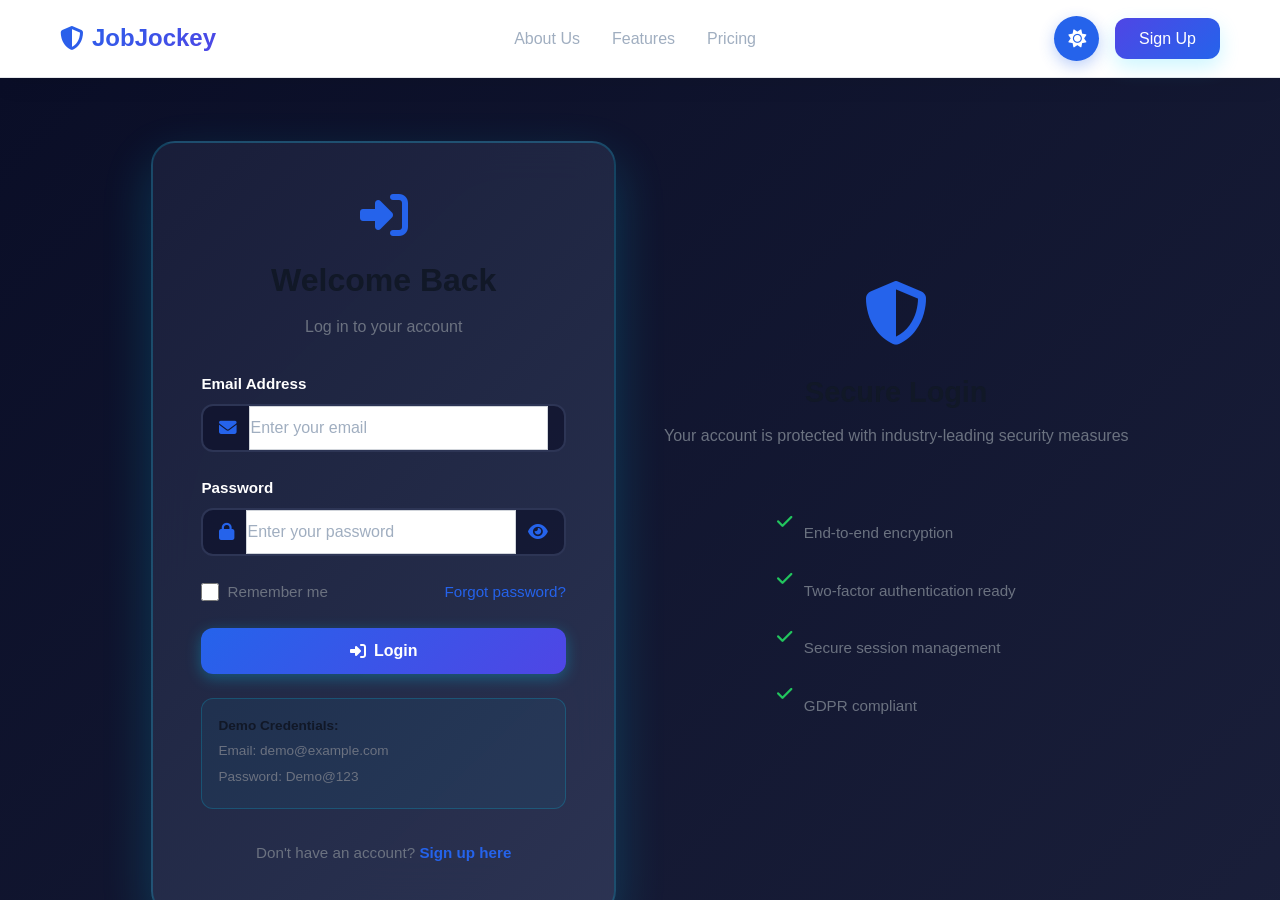
==== commit 37e080a5: "added light theme" ====
--- a/frontend/dashboard.html
+++ b/frontend/dashboard.html
@@ -4,6 +4,7 @@
     <meta charset="UTF-8">
     <meta name="viewport" content="width=device-width, initial-scale=1.0">
     <title>Dashboard - JobJockey Security Scanner</title>
+    <script src="theme.js"></script>
     <link rel="stylesheet" href="styles.css">
     <link rel="stylesheet" href="https://cdnjs.cloudflare.com/ajax/libs/font-awesome/6.4.0/css/all.min.css">
 </head>
@@ -23,6 +24,9 @@
             <div class="nav-actions">
                 <div class="user-menu">
                     <span class="user-email" id="userEmail"></span>
+                    <button class="theme-toggle" type="button" data-theme-toggle aria-label="Switch theme">
+                        <i class="fas fa-moon" aria-hidden="true"></i>
+                    </button>
                     <button class="logout-btn" onclick="handleLogout()">
                         <i class="fas fa-sign-out-alt"></i> Logout
                     </button>
--- a/frontend/styles.css
+++ b/frontend/styles.css
@@ -2879,6 +2879,191 @@
     }
 }
 
+/* =========================
+   SEO MODAL STYLES
+========================= */
+
+/* Clickable SEO Elements */
+.clickable-seo {
+    cursor: pointer;
+    transition: all 0.3s ease;
+    position: relative;
+    padding: 0.3rem 0.6rem;
+    border-radius: 0.3rem;
+}
+
+.clickable-seo:hover {
+    background: rgba(0, 212, 255, 0.2);
+    color: var(--primary);
+    box-shadow: 0 0 10px rgba(0, 212, 255, 0.3);
+}
+
+.clickable-seo::after {
+    content: ' 👆';
+    opacity: 0;
+    transition: opacity 0.3s ease;
+    font-size: 0.8rem;
+}
+
+.clickable-seo:hover::after {
+    opacity: 1;
+}
+
+/* Modal Overlay */
+.modal {
+    position: fixed;
+    top: 0;
+    left: 0;
+    width: 100%;
+    height: 100%;
+    background: rgba(0, 0, 0, 0.7);
+    display: flex;
+    align-items: center;
+    justify-content: center;
+    z-index: 2000;
+    backdrop-filter: blur(5px);
+    animation: fadeIn 0.3s ease;
+}
+
+/* Modal Content */
+.modal-content {
+    background: linear-gradient(135deg, rgba(26, 31, 58, 0.95) 0%, rgba(45, 53, 85, 0.95) 100%);
+    border: 2px solid var(--card-border);
+    border-radius: 1.5rem;
+    max-width: 600px;
+    width: 90%;
+    max-height: 80vh;
+    overflow-y: auto;
+    box-shadow: 0 20px 60px rgba(0, 212, 255, 0.3);
+    backdrop-filter: blur(20px);
+    animation: slideUp 0.4s ease;
+}
+
+@keyframes slideUp {
+    from {
+        opacity: 0;
+        transform: translateY(30px);
+    }
+    to {
+        opacity: 1;
+        transform: translateY(0);
+    }
+}
+
+/* Modal Header */
+.modal-header {
+    display: flex;
+    justify-content: space-between;
+    align-items: center;
+    padding: 2rem;
+    border-bottom: 1px solid var(--card-border);
+    background: rgba(0, 0, 0, 0.2);
+}
+
+.modal-header h2 {
+    color: var(--primary);
+    margin: 0;
+    font-size: 1.5rem;
+    display: flex;
+    align-items: center;
+    gap: 0.75rem;
+}
+
+.modal-close {
+    background: none;
+    border: none;
+    color: var(--text-secondary);
+    font-size: 2rem;
+    cursor: pointer;
+    transition: all 0.3s ease;
+    padding: 0;
+    width: 40px;
+    height: 40px;
+    display: flex;
+    align-items: center;
+    justify-content: center;
+    border-radius: 0.5rem;
+}
+
+.modal-close:hover {
+    color: var(--primary);
+    background: rgba(0, 212, 255, 0.2);
+}
+
+/* Modal Body */
+.modal-body {
+    padding: 2rem;
+    color: var(--text-primary);
+}
+
+.modal-body h3 {
+    color: var(--primary);
+    margin-top: 0;
+    margin-bottom: 1rem;
+    font-size: 1.2rem;
+}
+
+.modal-body p {
+    color: var(--text-secondary);
+    line-height: 1.8;
+    margin-bottom: 1rem;
+}
+
+/* Details List */
+.details-list {
+    display: flex;
+    flex-direction: column;
+    gap: 1rem;
+}
+
+.detail-item {
+    background: rgba(0, 0, 0, 0.3);
+    border: 1px solid var(--card-border);
+    border-radius: 0.75rem;
+    padding: 1.5rem;
+    transition: all 0.3s ease;
+}
+
+.detail-item:hover {
+    background: rgba(0, 212, 255, 0.1);
+    border-color: var(--primary);
+    box-shadow: 0 0 20px rgba(0, 212, 255, 0.2);
+}
+
+.detail-item-label {
+    color: var(--primary);
+    font-weight: 600;
+    font-size: 0.95rem;
+    margin-bottom: 0.5rem;
+    display: flex;
+    align-items: center;
+    gap: 0.5rem;
+}
+
+.detail-item-content {
+    color: var(--text-primary);
+    line-height: 1.6;
+    word-wrap: break-word;
+}
+
+/* Empty State */
+.empty-state {
+    text-align: center;
+    padding: 3rem;
+    color: var(--text-secondary);
+}
+
+.empty-state i {
+    font-size: 3rem;
+    color: var(--secondary);
+    margin-bottom: 1rem;
+    opacity: 0.5;
+}
+
+.empty-state p {
+    font-size: 1.1rem;
+}
+
 /* ==================== AUTHENTICATION STYLES ==================== */
 
 /* Auth Section */
@@ -4400,4 +4585,381 @@
 .dns-card .value{
     word-break: break-word;
     white-space: normal;
-}+}
+
+/* ===================================
+   TECHNOLOGY DETECTOR
+=================================== */
+
+.technology-container{
+    display:flex;
+    flex-direction:column;
+    gap:15px;
+    margin-top:20px;
+}
+
+.tech-item{
+    display:flex;
+    justify-content:space-between;
+    align-items:flex-start;
+    background:rgba(255,255,255,.04);
+    border:1px solid rgba(255,255,255,.08);
+    border-radius:10px;
+    padding:15px;
+    transition:.3s;
+}
+
+.tech-item:hover{
+    border-color:#00c8ff;
+    transform:translateY(-2px);
+}
+
+.tech-title{
+    color:#00c8ff;
+    font-weight:600;
+    min-width:180px;
+}
+
+.tech-value{
+    flex:1;
+    text-align:right;
+    color:#fff;
+    word-break:break-word;
+}
+
+.technology-loading{
+    text-align:center;
+    color:#999;
+    padding:25px;
+}
+
+/* ===========================
+   THEME TOGGLE BUTTON
+=========================== */
+
+.theme-toggle{
+    width:45px;
+    height:45px;
+    border-radius:50%;
+    border:none;
+    cursor:pointer;
+
+    background:#1f2937;
+    color:#fff;
+
+    display:flex;
+    justify-content:center;
+    align-items:center;
+
+    font-size:18px;
+
+    transition:.3s;
+}
+
+.theme-toggle:hover{
+    transform:rotate(20deg) scale(1.05);
+}
+
+
+/* ===========================
+   LIGHT MODE
+=========================== */
+
+body.light-mode{
+
+   --bg:#f5f7fb;
+    --card:#ffffff;
+    --primary:#2563eb;
+    --secondary:#4f46e5;
+    --text:#111827;
+    --text-light:#6b7280;
+    --border:#e5e7eb;
+    --success:#22c55e;
+    --warning:#f59e0b;
+    --danger:#ef4444;
+
+    background:var(--bg);
+    color:var(--text);
+
+    transition:.35s;
+
+}
+
+/* Navbar */
+
+body.light-mode .navbar{
+  background:#ffffff;
+
+    border-bottom:1px solid var(--border);
+
+    box-shadow:0 5px 25px rgba(0,0,0,.06);
+
+
+}
+
+/* Cards */
+
+body.light-mode .result-card,
+body.light-mode .feature-card,
+body.light-mode .score-card,
+body.light-mode .risk-card,
+body.light-mode .detector-card,
+body.light-mode .step-card,
+body.light-mode .pricing-card{
+
+    background:#ffffff;
+
+    color:#222;
+
+    border:1px solid #ddd;
+
+}
+
+/* Headings */
+
+body.light-mode h1,
+body.light-mode h2,
+body.light-mode h3,
+body.light-mode h4{
+
+    color:#111;
+
+}
+
+/* Paragraphs */
+
+body.light-mode p,
+body.light-mode span,
+body.light-mode strong,
+body.light-mode li{
+
+    color:#444;
+
+}
+
+/* Inputs */
+
+body.light-mode input{
+
+    background:#fff;
+
+    color:#222;
+
+    border:1px solid #ccc;
+
+}
+
+/* Tables */
+
+body.light-mode table{
+
+    background:#fff;
+
+}
+
+body.light-mode td,
+body.light-mode th{
+
+    color:#222;
+
+}
+
+/* Footer */
+
+body.light-mode footer{
+
+    background:#fff;
+
+}
+
+/* Theme Button */
+
+body.light-mode .theme-toggle{
+
+    background:#111;
+
+    color:#fff;
+
+}
+
+body.light-mode .hero{
+
+    background:linear-gradient(
+        135deg,
+        #eef4ff,
+        #ffffff
+    );
+
+}
+
+body.light-mode .hero h1{
+
+    color:#111827;
+
+}
+
+body.light-mode .hero p{
+
+    color:#6b7280;
+
+}
+
+body.light-mode .result-card,
+body.light-mode .feature-card,
+body.light-mode .score-card,
+body.light-mode .risk-card,
+body.light-mode .pricing-card,
+body.light-mode .step-card,
+body.light-mode .detector-card{
+
+    background:#ffffff;
+
+    border:1px solid #e5e7eb;
+
+    box-shadow:
+        0 8px 30px rgba(0,0,0,.06);
+
+    transition:.3s;
+
+}
+
+body.light-mode .result-card:hover,
+body.light-mode .feature-card:hover,
+body.light-mode .pricing-card:hover{
+
+    transform:translateY(-6px);
+
+    box-shadow:
+        0 15px 35px rgba(37,99,235,.15);
+
+}
+
+body.light-mode input{
+
+    background:white;
+
+    color:#111827;
+
+    border:1px solid #d1d5db;
+
+}
+
+body.light-mode input:focus{
+
+    border-color:#2563eb;
+
+    box-shadow:
+        0 0 0 4px rgba(37,99,235,.15);
+
+}
+body.light-mode button,
+body.light-mode .scan-btn{
+
+    background:linear-gradient(
+        135deg,
+        #2563eb,
+        #4f46e5
+    );
+
+    color:white;
+
+}
+
+body.light-mode button:hover{
+
+    transform:translateY(-2px);
+
+    box-shadow:
+        0 10px 25px rgba(37,99,235,.25);
+
+}
+
+body.light-mode table{
+
+    background:white;
+
+    border-radius:15px;
+
+}
+
+body.light-mode th{
+
+    background:#f3f4f6;
+
+    color:#111827;
+
+}
+
+body.light-mode td{
+
+    color:#374151;
+
+    border-bottom:1px solid #ececec;
+
+}
+
+body.light-mode h1,
+body.light-mode h2,
+body.light-mode h3,
+body.light-mode h4{
+
+    color:#111827;
+
+}
+
+body.light-mode p,
+body.light-mode span,
+body.light-mode li{
+
+    color:#6b7280;
+
+}
+
+body.light-mode strong{
+
+    color:#111827;
+
+}
+
+
+body.light-mode .card-header i{
+
+    color:#2563eb;
+
+}
+
+body.light-mode .feature-icon{
+
+    background:#eef4ff;
+
+    color:#2563eb;
+
+}
+
+body.light-mode #progressCircle{
+
+    stroke:#2563eb;
+
+}
+
+body.light-mode .progress-bg{
+
+    stroke:#dbeafe;
+
+}
+
+body.light-mode footer{
+
+    background:#ffffff;
+
+    border-top:1px solid #e5e7eb;
+
+}body.light-mode .theme-toggle{
+
+    background:#2563eb;
+
+    color:white;
+
+    box-shadow:0 5px 15px rgba(37,99,235,.3);
+
+}
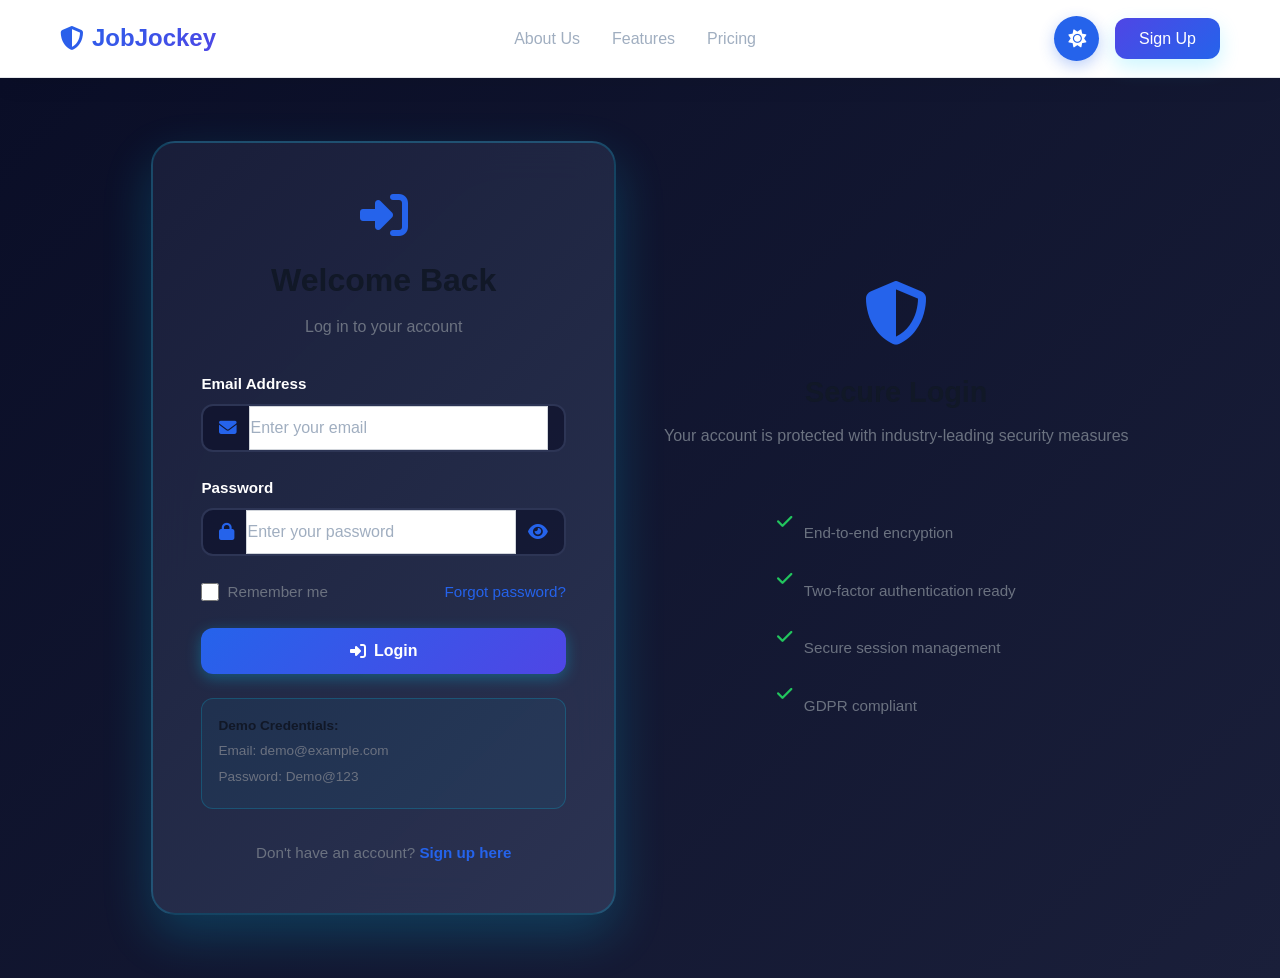
==== commit 3a9b21d3: "added risk level below security score" ====
--- a/frontend/dashboard.html
+++ b/frontend/dashboard.html
@@ -166,6 +166,7 @@
                             </svg>
                             <div class="score-value" id="scoreValue">92</div>
                         </div>
+                        <div class="score-risk-label">Risk Level</div>
                         <div class="score-status" id="scoreStatus">Excellent</div>
                     </div>
 
@@ -545,7 +546,19 @@
             const domain = new URL(url).hostname;
             document.getElementById('resultWebsite').textContent = `Scan Results for ${domain}`;
             document.getElementById('scoreValue').textContent = report.score;
-            document.getElementById('scoreStatus').textContent = report.status;
+            
+            const scoreStatus = document.getElementById('scoreStatus');
+            scoreStatus.textContent = report.status;
+            scoreStatus.classList.remove('risk-low', 'risk-medium', 'risk-high');
+            const riskVal = (report.status || '').toUpperCase();
+            if (riskVal === 'HIGH' || riskVal.includes('HIGH')) {
+                scoreStatus.classList.add('risk-high');
+            } else if (riskVal === 'MEDIUM' || riskVal.includes('MEDIUM')) {
+                scoreStatus.classList.add('risk-medium');
+            } else {
+                scoreStatus.classList.add('risk-low');
+            }
+
             document.getElementById('sslStatus').textContent = report.ssl.status;
             document.getElementById('sslProtocol').textContent = report.ssl.protocol;
             document.getElementById('sslExpires').textContent = report.ssl.expires;
@@ -560,6 +573,33 @@
             const offset = circumference - (report.score / 100) * circumference;
             circle.style.strokeDashoffset = offset;
         }
+
+        // Mock scan report generator helper for simulation in dashboard
+        function generateDetailedReport(url) {
+            const score = Math.floor(Math.random() * 65) + 30;
+            let status = 'Low';
+            if (score < 50) {
+                status = 'High';
+            } else if (score < 80) {
+                status = 'Medium';
+            }
+            
+            return {
+                score: score,
+                status: status,
+                ssl: {
+                    status: score > 50 ? 'Valid' : 'Insecure',
+                    protocol: score > 75 ? 'TLS 1.3' : 'TLS 1.2',
+                    expires: new Date(Date.now() + 180 * 24 * 60 * 60 * 1000).toISOString().split('T')[0]
+                },
+                vulnerabilities: {
+                    critical: score < 50 ? 1 : 0,
+                    high: score < 65 ? Math.floor(Math.random() * 2) : 0,
+                    medium: Math.floor(Math.random() * 3),
+                    low: Math.floor(Math.random() * 4) + 1
+                }
+            };
+        }
     </script>
 </body>
 </html>
--- a/frontend/styles.css
+++ b/frontend/styles.css
@@ -1562,11 +1562,33 @@
     color: var(--primary);
 }
 
+.score-risk-label {
+    font-size: 0.9rem;
+    color: var(--text-secondary);
+    text-transform: uppercase;
+    letter-spacing: 1px;
+    margin-top: 1.5rem;
+    font-weight: 600;
+}
+
 .score-status {
-    font-size: 1.1rem;
-    font-weight: 600;
+    font-size: 1.25rem;
+    font-weight: 700;
     color: var(--success);
-    margin-top: 1rem;
+    margin-top: 0.4rem;
+    transition: color 0.3s ease;
+}
+
+.score-status.risk-low {
+    color: var(--success);
+}
+
+.score-status.risk-medium {
+    color: var(--warning);
+}
+
+.score-status.risk-high {
+    color: var(--danger);
 }
 
 /* Result Cards */
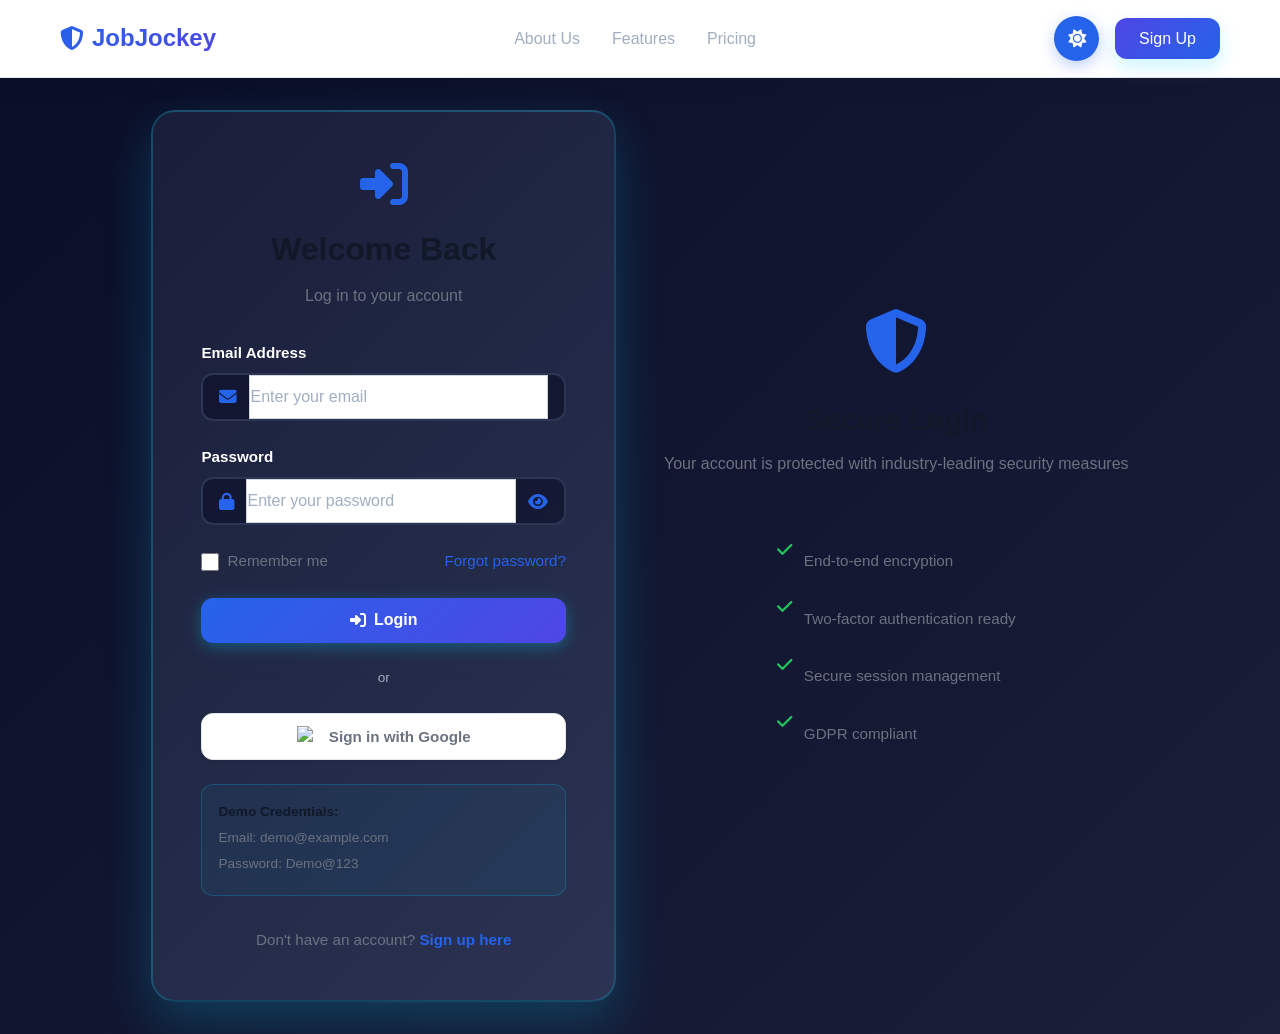
==== commit 9ee4194b: "Initial commit without secrets" ====
--- a/frontend/dashboard.html
+++ b/frontend/dashboard.html
@@ -1,5 +1,6 @@
 <!DOCTYPE html>
 <html lang="en">
+
 <head>
     <meta charset="UTF-8">
     <meta name="viewport" content="width=device-width, initial-scale=1.0">
@@ -8,6 +9,7 @@
     <link rel="stylesheet" href="styles.css">
     <link rel="stylesheet" href="https://cdnjs.cloudflare.com/ajax/libs/font-awesome/6.4.0/css/all.min.css">
 </head>
+
 <body onload="protectPage() && initDashboard()">
     <!-- Navigation Header -->
     <header class="navbar">
@@ -23,6 +25,8 @@
             </nav>
             <div class="nav-actions">
                 <div class="user-menu">
+                    <span id="navAvatarContainer"
+                        style="display: none; align-items: center; justify-content: center; margin-right: 8px;"></span>
                     <span class="user-email" id="userEmail"></span>
                     <button class="theme-toggle" type="button" data-theme-toggle aria-label="Switch theme">
                         <i class="fas fa-moon" aria-hidden="true"></i>
@@ -41,7 +45,7 @@
         <aside class="dashboard-sidebar">
             <div class="sidebar-header">
                 <div class="user-profile">
-                    <div class="user-avatar">
+                    <div class="user-avatar" id="sidebarAvatar">
                         <i class="fas fa-user"></i>
                     </div>
                     <div class="user-info">
@@ -106,11 +110,7 @@
 
                     <div class="search-box-dashboard">
                         <i class="fas fa-globe"></i>
-                        <input 
-                            type="url" 
-                            placeholder="Enter website URL (e.g., https://example.com)" 
-                            id="urlInput"
-                        >
+                        <input type="url" placeholder="Enter website URL (e.g., https://example.com)" id="urlInput">
                         <button class="scan-btn" onclick="scanWebsiteDashboard()">
                             <i class="fas fa-search"></i> Scan Now
                         </button>
@@ -249,6 +249,8 @@
                     </div>
                 </div>
 
+                <!-- Chatbot card removed and moved to floating widget -->
+
                 <!-- Report Actions -->
                 <div class="report-actions">
                     <button class="download-btn" onclick="downloadReport()">
@@ -322,6 +324,21 @@
                     </div>
                 </div>
 
+                <!-- Google Authentication Settings -->
+                <div class="settings-card google-settings-section">
+                    <h3>Google Auth Settings</h3>
+                    <div class="google-settings-card">
+                        <h4>Google Client ID</h4>
+                        <p>Provide a Google OAuth 2.0 Client ID to enable real Google Sign-In authentication. Otherwise,
+                            the scanner will use the built-in Interactive Mock authentication.</p>
+                        <div class="google-settings-input-group">
+                            <input type="text" id="googleClientIdInput"
+                                placeholder="Enter Google Client ID (e.g. xxx-yyy.apps.googleusercontent.com)">
+                            <button class="google-settings-save-btn" onclick="saveGoogleSettings()">Save Config</button>
+                        </div>
+                    </div>
+                </div>
+
                 <!-- Danger Zone -->
                 <div class="settings-card danger-zone">
                     <h3>Danger Zone</h3>
@@ -351,8 +368,34 @@
             document.getElementById('settingsEmail').textContent = user.email;
             document.getElementById('settingsMemberSince').textContent = new Date(user.createdAt).toLocaleDateString('en-US', { year: 'numeric', month: 'long' });
 
+            // Avatar integration
+            const sidebarAvatar = document.getElementById('sidebarAvatar');
+            const navAvatarContainer = document.getElementById('navAvatarContainer');
+            if (user.picture) {
+                sidebarAvatar.innerHTML = `<img src="${user.picture}" alt="${user.name}">`;
+                navAvatarContainer.innerHTML = `<img src="${user.picture}" alt="${user.name}" class="user-avatar-img">`;
+                navAvatarContainer.style.display = 'inline-flex';
+            } else {
+                sidebarAvatar.innerHTML = `<i class="fas fa-user"></i>`;
+                navAvatarContainer.style.display = 'none';
+            }
+
+            // Load Google Client ID input field
+            const savedClientId = localStorage.getItem('google_client_id') || '';
+            const clientIdInput = document.getElementById('googleClientIdInput');
+            if (clientIdInput) {
+                clientIdInput.value = savedClientId;
+            }
+
             // Load scan history from localStorage
             loadScanHistory();
+        }
+
+        function saveGoogleSettings() {
+            const val = document.getElementById('googleClientIdInput').value.trim();
+            localStorage.setItem('google_client_id', val);
+            alert('Google Client ID config saved successfully! If you entered a real Google Client ID, standard Google Authentication popup flow will now trigger instead of mock mode.');
+            window.location.reload();
         }
 
         function scanWebsiteDashboard() {
@@ -461,7 +504,7 @@
         function showSection(section) {
             // Hide all sections
             document.querySelectorAll('.dashboard-section').forEach(s => s.style.display = 'none');
-            
+
             // Update nav items
             document.querySelectorAll('.nav-item').forEach(n => n.classList.remove('active'));
 
@@ -546,7 +589,7 @@
             const domain = new URL(url).hostname;
             document.getElementById('resultWebsite').textContent = `Scan Results for ${domain}`;
             document.getElementById('scoreValue').textContent = report.score;
-            
+
             const scoreStatus = document.getElementById('scoreStatus');
             scoreStatus.textContent = report.status;
             scoreStatus.classList.remove('risk-low', 'risk-medium', 'risk-high');
@@ -583,7 +626,7 @@
             } else if (score < 80) {
                 status = 'Medium';
             }
-            
+
             return {
                 score: score,
                 status: status,
@@ -601,5 +644,61 @@
             };
         }
     </script>
+    <!-- Floating AI Chatbot Widget -->
+    <div class="ai-chatbot-widget" id="aiChatbotWidget">
+        <!-- FAB Launch Button -->
+        <button class="chatbot-toggle-btn" onclick="toggleChatbot()">
+            <i class="fas fa-robot"></i>
+        </button>
+
+        <!-- Chat Window -->
+        <div class="chatbot-window">
+            <!-- Header -->
+            <div class="chatbot-header">
+                <div class="chatbot-header-title">
+                    <div class="chatbot-header-icon">
+                        <i class="fas fa-shield-alt"></i>
+                    </div>
+                    <div>
+                        <h3>Security Assistant</h3>
+                        <span class="chatbot-header-sub">AI-powered · always ready</span>
+                    </div>
+                </div>
+                <button class="chatbot-close-btn" onclick="toggleChatbot()">
+                    <i class="fas fa-times"></i>
+                </button>
+            </div>
+
+            <!-- Body -->
+            <div class="chatbox-content">
+                <div class="chat-messages" id="chatMessages">
+                    <div class="chat-message bot-message animate-message">
+                        <div class="message-avatar"><i class="fas fa-shield-alt"></i></div>
+                        <div class="message-text">
+                            Hi there 👋 Welcome to your <strong>Website Security Assistant</strong>. How can I help you today?
+                        </div>
+                    </div>
+                </div>
+                <div class="chat-suggestions" id="chatSuggestions">
+                    <button onclick="askSuggestedQuestion('Explain My Scan')">Explain My Scan</button>
+                    <button onclick="askSuggestedQuestion('Improve Website Security')">Improve Website Security</button>
+                    <button onclick="askSuggestedQuestion('Website Security Tips')">Website Security Tips</button>
+                    <button onclick="askSuggestedQuestion('Beginner Guide')">Beginner Guide</button>
+                    <button onclick="askSuggestedQuestion('Fix My Website')">Fix My Website</button>
+                </div>
+                <div class="chat-input-area">
+                    <input type="text" id="chatInput" placeholder="Write your message..."
+                        onkeypress="handleChatKeyPress(event)">
+                    <button class="send-chat-btn" onclick="sendChatMessage()">
+                        <i class="fas fa-arrow-right"></i>
+                    </button>
+                </div>
+            </div>
+        </div>
+    </div>
+
 </body>
+
 </html>
+
+<!-- improving module -->
--- a/frontend/styles.css
+++ b/frontend/styles.css
@@ -1,4 +1,4 @@
-* {
+﻿* {
     margin: 0;
     padding: 0;
     box-sizing: border-box;
@@ -1446,6 +1446,76 @@
     box-shadow: 0 15px 40px rgba(0, 212, 255, 0.35);
 }
 
+.results-header-actions {
+    display: flex;
+    gap: 1rem;
+    align-items: center;
+}
+
+.urlscan-btn {
+    background: transparent;
+    border: 2px solid var(--secondary);
+    color: var(--secondary);
+    padding: 0.65rem 1.5rem;
+    border-radius: 0.75rem;
+    cursor: pointer;
+    font-weight: 700;
+    transition: all 0.4s cubic-bezier(0.4, 0, 0.2, 1);
+    display: flex;
+    align-items: center;
+    gap: 0.5rem;
+    position: relative;
+    overflow: hidden;
+    text-decoration: none;
+}
+
+.urlscan-btn::before {
+    content: '';
+    position: absolute;
+    top: 0;
+    left: -100%;
+    width: 100%;
+    height: 100%;
+    background: var(--secondary);
+    transition: left 0.4s ease;
+    z-index: -1;
+}
+
+.urlscan-btn:hover::before {
+    left: 0;
+}
+
+.urlscan-btn:hover {
+    color: var(--text-primary);
+    transform: translateY(-3px);
+    box-shadow: 0 8px 20px rgba(124, 58, 237, 0.25);
+}
+
+.card-external-link {
+    margin-top: 1.5rem;
+    padding-top: 1rem;
+    border-top: 1px dashed var(--border-color);
+    display: flex;
+    justify-content: flex-end;
+}
+
+.external-link-btn {
+    color: var(--primary);
+    text-decoration: none;
+    font-size: 0.85rem;
+    font-weight: 600;
+    display: inline-flex;
+    align-items: center;
+    gap: 0.4rem;
+    transition: all 0.3s ease;
+}
+
+.external-link-btn:hover {
+    color: var(--text-primary);
+    text-shadow: 0 0 8px rgba(0, 212, 255, 0.5);
+    transform: translateX(3px);
+}
+
 .scan-info {
     background: rgba(26, 31, 58, 0.5);
     border: 1px solid var(--card-border);
@@ -2921,7 +2991,7 @@
 }
 
 .clickable-seo::after {
-    content: ' 👆';
+    content: ' ðŸ‘†';
     opacity: 0;
     transition: opacity 0.3s ease;
     font-size: 0.8rem;
@@ -4977,11 +5047,1184 @@
     border-top:1px solid #e5e7eb;
 
 }body.light-mode .theme-toggle{
-
-    background:#2563eb;
-
-    color:white;
-
-    box-shadow:0 5px 15px rgba(37,99,235,.3);
-
-}
+ 
+     background:#2563eb;
+ 
+     color:white;
+ 
+     box-shadow:0 5px 15px rgba(37,99,235,.3);
+ 
+ }
+
+/* ==========================================================================
+   Expandable In-Card Details Accordions
+   ========================================================================== */
+
+.card-expand-toggle {
+    margin-top: 15px;
+    display: flex;
+    justify-content: flex-start;
+}
+
+.expand-btn {
+    background: rgba(59, 130, 246, 0.05);
+    border: 1px solid var(--accent-color, #3b82f6);
+    color: var(--accent-color, #3b82f6);
+    padding: 8px 16px;
+    border-radius: 8px;
+    cursor: pointer;
+    font-size: 0.85rem;
+    font-weight: 500;
+    display: inline-flex;
+    align-items: center;
+    gap: 8px;
+    transition: all 0.2s ease;
+}
+
+.expand-btn:hover {
+    background: rgba(59, 130, 246, 0.15);
+    transform: translateY(-1px);
+}
+
+.expand-btn i {
+    transition: transform 0.3s ease;
+}
+
+.expand-btn.active i {
+    transform: rotate(180deg);
+}
+
+.card-expanded-details {
+    max-height: 0;
+    overflow: hidden;
+    transition: max-height 0.4s cubic-bezier(0.4, 0, 0.2, 1), padding 0.4s ease, margin 0.4s ease;
+    margin-top: 0;
+    padding: 0;
+    border-top: 1px solid rgba(255, 255, 255, 0.08);
+}
+
+.card-expanded-details.open {
+    max-height: 800px;
+    padding-top: 12px;
+    margin-top: 12px;
+}
+
+.detail-row {
+    display: flex;
+    justify-content: space-between;
+    align-items: center;
+    gap: 12px;
+    padding: 8px 0;
+    font-size: 0.85rem;
+    word-break: break-word;
+    border-bottom: 1px solid rgba(255, 255, 255, 0.05);
+}
+
+.detail-row:last-child {
+    border-bottom: none;
+}
+
+.detail-row .label {
+    opacity: 0.8;
+    flex-shrink: 0;
+    font-weight: 500;
+}
+
+.detail-row .value {
+    text-align: right;
+    word-break: break-all;
+    font-weight: 400;
+}
+
+/* Light mode overrides for details panels */
+body.light-mode .card-expanded-details {
+    border-top-color: rgba(0, 0, 0, 0.08);
+}
+
+body.light-mode .detail-row {
+    border-bottom-color: rgba(0, 0, 0, 0.05);
+}
+
+/* ==========================================================================
+   User-Friendly Summary & Metadata Card Styles
+   ========================================================================== */
+.summary-info-card {
+    background: linear-gradient(135deg, rgba(26, 31, 58, 0.7) 0%, rgba(45, 53, 85, 0.7) 100%);
+    border: 2px solid var(--card-border);
+    border-radius: 1.5rem;
+    padding: 2.5rem;
+    backdrop-filter: blur(20px);
+    margin-bottom: 2rem;
+    box-shadow: var(--shadow-md);
+    transition: all 0.4s cubic-bezier(0.4, 0, 0.2, 1);
+}
+
+.summary-info-card:hover {
+    border-color: var(--primary);
+    box-shadow: var(--shadow-lg), 0 0 30px rgba(0, 212, 255, 0.15);
+}
+
+.summary-info-grid {
+    display: grid;
+    grid-template-columns: 1.2fr 1fr;
+    gap: 3rem;
+}
+
+.human-summary-block h3, 
+.website-metadata-block h3 {
+    font-size: 1.35rem;
+    margin-bottom: 1.25rem;
+    color: var(--primary);
+    display: flex;
+    align-items: center;
+    gap: 0.75rem;
+    font-weight: 600;
+}
+
+.human-summary-block h3 i, 
+.website-metadata-block h3 i {
+    background: linear-gradient(135deg, var(--primary), var(--secondary));
+    -webkit-background-clip: text;
+    -webkit-text-fill-color: transparent;
+}
+
+.human-summary-block p {
+    font-size: 1.05rem;
+    line-height: 1.75;
+    color: var(--text-primary);
+    background: rgba(10, 14, 39, 0.3);
+    padding: 1.5rem;
+    border-radius: 1rem;
+    border: 1px solid rgba(255, 255, 255, 0.05);
+}
+
+.metadata-grid {
+    display: grid;
+    grid-template-columns: 1fr 1fr;
+    gap: 1rem;
+}
+
+.meta-item {
+    background: rgba(10, 14, 39, 0.4);
+    padding: 1rem;
+    border-radius: 0.75rem;
+    border: 1px solid rgba(0, 212, 255, 0.05);
+    display: flex;
+    flex-direction: column;
+    gap: 0.35rem;
+    transition: all 0.3s ease;
+}
+
+.meta-item:hover {
+    background: rgba(10, 14, 39, 0.6);
+    border-color: rgba(0, 212, 255, 0.15);
+}
+
+.meta-label {
+    font-size: 0.75rem;
+    text-transform: uppercase;
+    letter-spacing: 0.08em;
+    color: var(--text-secondary);
+    font-weight: 500;
+}
+
+.meta-value {
+    font-size: 0.95rem;
+    font-weight: 600;
+    color: var(--text-primary);
+    word-break: break-all;
+}
+
+/* Responsive adjustments */
+@media (max-width: 992px) {
+    .summary-info-grid {
+        grid-template-columns: 1fr;
+        gap: 2rem;
+    }
+}
+
+@media (max-width: 480px) {
+    .metadata-grid {
+        grid-template-columns: 1fr;
+    }
+}
+
+/* Light mode overrides for summary & metadata */
+body.light-mode .summary-info-card {
+    background: linear-gradient(135deg, rgba(255, 255, 255, 0.8) 0%, rgba(240, 244, 255, 0.8) 100%);
+    border-color: rgba(0, 152, 204, 0.15);
+}
+
+body.light-mode .summary-info-card:hover {
+    border-color: var(--primary-dark);
+}
+
+body.light-mode .human-summary-block p {
+    background: rgba(255, 255, 255, 0.9);
+    border-color: rgba(0, 0, 0, 0.06);
+    color: #1a202c;
+}
+
+body.light-mode .meta-item {
+    background: rgba(255, 255, 255, 0.7);
+    border-color: rgba(0, 152, 204, 0.08);
+}
+
+body.light-mode .meta-item:hover {
+    background: rgba(255, 255, 255, 0.9);
+    border-color: rgba(0, 152, 204, 0.2);
+}
+
+body.light-mode .meta-value {
+    color: #1a202c;
+}
+
+/* ==========================================================================
+   GOOGLE AUTH & MOCK ACCOUNT CHOOSER DIALOG
+   ========================================================================== */
+
+.auth-separator {
+    display: flex;
+    align-items: center;
+    text-align: center;
+    margin: 1.5rem 0;
+    color: var(--text-secondary);
+    font-size: 0.85rem;
+}
+
+.auth-separator::before,
+.auth-separator::after {
+    content: '';
+    flex: 1;
+    border-bottom: 1px solid rgba(255, 255, 255, 0.08);
+}
+
+body.light-mode .auth-separator::before,
+body.light-mode .auth-separator::after {
+    border-bottom-color: rgba(0, 0, 0, 0.08);
+}
+
+.auth-separator:not(:empty)::before {
+    margin-right: .75em;
+}
+
+.auth-separator:not(:empty)::after {
+    margin-left: .75em;
+}
+
+.google-signin-btn {
+    display: flex;
+    align-items: center;
+    justify-content: center;
+    gap: 12px;
+    width: 100%;
+    padding: 0.8rem 1.5rem;
+    background: rgba(255, 255, 255, 0.03);
+    border: 1px solid var(--border-color);
+    border-radius: 0.75rem;
+    color: var(--text-primary);
+    font-size: 0.95rem;
+    font-weight: 600;
+    cursor: pointer;
+    transition: all 0.3s cubic-bezier(0.4, 0, 0.2, 1);
+    outline: none;
+    margin-bottom: 1rem;
+}
+
+.google-signin-btn img {
+    width: 20px;
+    height: 20px;
+}
+
+.google-signin-btn:hover {
+    background: rgba(255, 255, 255, 0.08);
+    border-color: var(--primary);
+    transform: translateY(-2px);
+    box-shadow: 0 4px 15px rgba(0, 212, 255, 0.15);
+}
+
+.google-signin-btn:active {
+    transform: translateY(0);
+}
+
+body.light-mode .google-signin-btn {
+    background: #ffffff;
+    border-color: #e5e7eb;
+    color: #1a202c;
+    box-shadow: 0 2px 4px rgba(0, 0, 0, 0.05);
+}
+
+body.light-mode .google-signin-btn:hover {
+    background: #f7fafc;
+    border-color: #cbd5e0;
+    box-shadow: 0 4px 12px rgba(0, 0, 0, 0.08);
+}
+
+/* Modal Popup Overlay */
+.google-mock-modal {
+    position: fixed;
+    top: 0;
+    left: 0;
+    width: 100%;
+    height: 100%;
+    z-index: 9999;
+    display: flex;
+    align-items: center;
+    justify-content: center;
+    background: rgba(10, 14, 39, 0.75);
+    backdrop-filter: blur(8px);
+    opacity: 0;
+    visibility: hidden;
+    transition: all 0.3s ease;
+}
+
+.google-mock-modal.show {
+    opacity: 1;
+    visibility: visible;
+}
+
+/* Modal Content Card */
+.google-mock-card {
+    background: var(--dark-secondary);
+    border: 1px solid var(--border-color);
+    border-radius: 1rem;
+    width: 90%;
+    max-width: 440px;
+    padding: 2.5rem;
+    box-shadow: var(--shadow-lg), 0 0 40px rgba(0, 212, 255, 0.1);
+    transform: scale(0.9);
+    transition: all 0.3s cubic-bezier(0.34, 1.56, 0.64, 1);
+    position: relative;
+    color: var(--text-primary);
+}
+
+.google-mock-modal.show .google-mock-card {
+    transform: scale(1);
+}
+
+body.light-mode .google-mock-card {
+    background: #ffffff;
+    border-color: #e5e7eb;
+    box-shadow: 0 10px 25px rgba(0, 0, 0, 0.1);
+    color: #1a202c;
+}
+
+/* Close Button */
+.google-mock-close {
+    position: absolute;
+    top: 1.25rem;
+    right: 1.25rem;
+    background: transparent;
+    border: none;
+    color: var(--text-secondary);
+    font-size: 1.2rem;
+    cursor: pointer;
+    transition: color 0.2s;
+    padding: 5px;
+    display: flex;
+    align-items: center;
+    justify-content: center;
+}
+
+.google-mock-close:hover {
+    color: var(--danger);
+}
+
+body.light-mode .google-mock-close {
+    color: #718096;
+}
+
+/* Header Google Branding */
+.google-mock-header {
+    text-align: center;
+    margin-bottom: 2rem;
+}
+
+.google-mock-logo {
+    font-family: 'Product Sans', 'Roboto', sans-serif;
+    font-size: 1.75rem;
+    font-weight: bold;
+    margin-bottom: 0.75rem;
+    display: flex;
+    justify-content: center;
+    align-items: center;
+    gap: 2px;
+}
+
+.google-mock-logo span:nth-child(1) { color: #4285F4; }
+.google-mock-logo span:nth-child(2) { color: #EA4335; }
+.google-mock-logo span:nth-child(3) { color: #FBBC05; }
+.google-mock-logo span:nth-child(4) { color: #4285F4; }
+.google-mock-logo span:nth-child(5) { color: #34A853; }
+.google-mock-logo span:nth-child(6) { color: #EA4335; }
+
+.google-mock-header h2 {
+    font-size: 1.4rem;
+    font-weight: 600;
+    margin-bottom: 0.25rem;
+}
+
+body.light-mode .google-mock-header h2 {
+    color: #1a202c;
+}
+
+.google-mock-header p {
+    color: var(--text-secondary);
+    font-size: 0.9rem;
+}
+
+/* Account items list */
+.google-mock-accounts {
+    display: flex;
+    flex-direction: column;
+    gap: 0.75rem;
+    margin-bottom: 1.5rem;
+    max-height: 220px;
+    overflow-y: auto;
+    padding-right: 5px;
+}
+
+.google-mock-account-item {
+    display: flex;
+    align-items: center;
+    gap: 12px;
+    padding: 0.75rem 1rem;
+    background: rgba(255, 255, 255, 0.02);
+    border: 1px solid rgba(255, 255, 255, 0.05);
+    border-radius: 0.5rem;
+    cursor: pointer;
+    transition: all 0.2s ease;
+}
+
+.google-mock-account-item:hover {
+    background: rgba(0, 212, 255, 0.08);
+    border-color: rgba(0, 212, 255, 0.2);
+    transform: translateX(4px);
+}
+
+body.light-mode .google-mock-account-item {
+    background: #f7fafc;
+    border-color: #edf2f7;
+}
+
+body.light-mode .google-mock-account-item:hover {
+    background: rgba(37, 99, 235, 0.08);
+    border-color: rgba(37, 99, 235, 0.2);
+}
+
+.google-mock-avatar {
+    width: 38px;
+    height: 38px;
+    border-radius: 50%;
+    object-fit: cover;
+    background: var(--dark-tertiary);
+    display: flex;
+    align-items: center;
+    justify-content: center;
+    font-weight: bold;
+    color: #fff;
+    flex-shrink: 0;
+    border: 1px solid rgba(255, 255, 255, 0.1);
+}
+
+body.light-mode .google-mock-avatar {
+    border-color: rgba(0, 0, 0, 0.05);
+}
+
+.google-mock-info {
+    display: flex;
+    flex-direction: column;
+    text-align: left;
+}
+
+.google-mock-name {
+    font-weight: 600;
+    font-size: 0.95rem;
+}
+
+body.light-mode .google-mock-name {
+    color: #2d3748;
+}
+
+.google-mock-email {
+    font-size: 0.8rem;
+    color: var(--text-secondary);
+}
+
+.google-mock-divider {
+    height: 1px;
+    background: rgba(255, 255, 255, 0.08);
+    margin: 1.25rem 0;
+}
+
+body.light-mode .google-mock-divider {
+    background: #edf2f7;
+}
+
+.google-mock-btn-secondary {
+    background: transparent;
+    border: 1px dashed var(--border-color);
+    border-radius: 0.5rem;
+    color: var(--primary);
+    padding: 0.75rem;
+    width: 100%;
+    font-weight: 500;
+    cursor: pointer;
+    transition: all 0.2s;
+    display: flex;
+    align-items: center;
+    justify-content: center;
+    gap: 8px;
+}
+
+.google-mock-btn-secondary:hover {
+    background: rgba(0, 212, 255, 0.05);
+    border-color: var(--primary);
+}
+
+body.light-mode .google-mock-btn-secondary {
+    border-color: #cbd5e0;
+    color: #2563eb;
+}
+
+body.light-mode .google-mock-btn-secondary:hover {
+    background: rgba(37, 99, 235, 0.05);
+    border-color: #2563eb;
+}
+
+/* Custom form display */
+.google-mock-custom-form {
+    display: none;
+    flex-direction: column;
+    gap: 0.75rem;
+    margin-top: 1rem;
+    animation: fadeIn 0.3s ease;
+}
+
+.google-mock-custom-form input {
+    background: rgba(10, 14, 39, 0.5);
+    border: 1px solid var(--border-color);
+    border-radius: 0.5rem;
+    padding: 0.65rem 0.8rem;
+    color: var(--text-primary);
+    font-size: 0.9rem;
+    outline: none;
+    transition: border-color 0.2s;
+    width: 100%;
+}
+
+.google-mock-custom-form input:focus {
+    border-color: var(--primary);
+}
+
+body.light-mode .google-mock-custom-form input {
+    background: #ffffff;
+    border-color: #cbd5e0;
+    color: #1a202c;
+}
+
+body.light-mode .google-mock-custom-form input:focus {
+    border-color: var(--primary);
+}
+
+.google-mock-custom-submit {
+    background: linear-gradient(135deg, var(--secondary), var(--primary));
+    border: none;
+    border-radius: 0.5rem;
+    color: white;
+    padding: 0.65rem;
+    font-weight: 600;
+    cursor: pointer;
+    transition: transform 0.2s, box-shadow 0.2s;
+    width: 100%;
+}
+
+.google-mock-custom-submit:hover {
+    transform: translateY(-1px);
+    box-shadow: 0 4px 12px rgba(0, 212, 255, 0.2);
+}
+
+/* Loading spinner */
+.google-mock-loader-container {
+    display: none;
+    flex-direction: column;
+    align-items: center;
+    justify-content: center;
+    gap: 15px;
+    min-height: 200px;
+    animation: fadeIn 0.2s ease;
+}
+
+.google-mock-spinner {
+    width: 40px;
+    height: 40px;
+    border: 3px solid rgba(0, 212, 255, 0.1);
+    border-top-color: var(--primary);
+    border-radius: 50%;
+    animation: spin 1s linear infinite;
+}
+
+.user-avatar img {
+    width: 100%;
+    height: 100%;
+    border-radius: 50%;
+    object-fit: cover;
+}
+
+.navbar .user-avatar-img {
+    width: 32px;
+    height: 32px;
+    border-radius: 50%;
+    border: 2px solid var(--primary);
+    object-fit: cover;
+}
+
+/* Google Configuration UI */
+.google-settings-section {
+    margin-top: 2rem;
+}
+
+.google-settings-card {
+    background: rgba(45, 53, 85, 0.3);
+    border: 1px solid var(--border-color);
+    border-radius: 12px;
+    padding: 1.5rem;
+    margin-top: 1rem;
+}
+
+body.light-mode .google-settings-card {
+    background: #ffffff;
+    border-color: #e5e7eb;
+}
+
+.google-settings-card h4 {
+    color: var(--primary);
+    font-size: 1.1rem;
+    margin-bottom: 0.5rem;
+    font-weight: 600;
+}
+
+body.light-mode .google-settings-card h4 {
+    color: #1a202c;
+}
+
+.google-settings-card p {
+    font-size: 0.85rem;
+    color: var(--text-secondary);
+    margin-bottom: 1rem;
+}
+
+.google-settings-input-group {
+    display: flex;
+    gap: 10px;
+}
+
+.google-settings-input-group input {
+    flex: 1;
+    background: rgba(10, 14, 39, 0.4);
+    border: 1px solid var(--border-color);
+    border-radius: 8px;
+    padding: 0.6rem 1rem;
+    color: var(--text-primary);
+    font-size: 0.9rem;
+}
+
+body.light-mode .google-settings-input-group input {
+    background: #ffffff;
+    border-color: #d1d5db;
+    color: #111827;
+}
+
+.google-settings-save-btn {
+    background: linear-gradient(135deg, var(--secondary), var(--primary));
+    border: none;
+    border-radius: 8px;
+    color: white;
+    padding: 0.6rem 1.2rem;
+    font-weight: 600;
+    cursor: pointer;
+    transition: all 0.2s;
+}
+
+.google-settings-save-btn:hover {
+    transform: translateY(-1px);
+    box-shadow: 0 4px 12px rgba(0, 212, 255, 0.2);
+}
+
+@keyframes spin {
+    to { transform: rotate(360deg); }
+}
+
+@keyframes fadeIn {
+    from { opacity: 0; transform: translateY(4px); }
+    to { opacity: 1; transform: translateY(0); }
+}
+
+/* ===================================
+   AI SECURITY CHATBOT â€” Elfsight Style
+   =================================== */
+
+/* â”€â”€ Widget Container â”€â”€ */
+.ai-chatbot-widget {
+    position: fixed;
+    right: 28px;
+    bottom: 28px;
+    z-index: 9999;
+    display: flex;
+    flex-direction: column;
+    align-items: flex-end;
+    gap: 14px;
+}
+
+/* â”€â”€ FAB Launch Button â”€â”€ */
+.chatbot-toggle-btn {
+    width: 60px;
+    height: 60px;
+    border-radius: 50%;
+    background: linear-gradient(135deg, #ec4899, #7c3aed);
+    border: none;
+    outline: none;
+    color: #fff;
+    font-size: 22px;
+    cursor: pointer;
+    box-shadow: 0 6px 24px rgba(124, 58, 237, 0.45);
+    display: flex;
+    justify-content: center;
+    align-items: center;
+    transition: transform 0.25s cubic-bezier(0.175, 0.885, 0.32, 1.275),
+                box-shadow 0.25s ease;
+    flex-shrink: 0;
+}
+
+.chatbot-toggle-btn:hover {
+    transform: scale(1.1);
+    box-shadow: 0 10px 32px rgba(124, 58, 237, 0.6);
+}
+
+.chatbot-toggle-btn i {
+    transition: transform 0.3s ease;
+}
+
+.chatbot-toggle-btn:hover i {
+    transform: rotate(15deg);
+}
+
+/* â”€â”€ Chat Window â”€â”€ */
+.chatbot-window {
+    position: absolute;
+    bottom: 74px;
+    right: 0;
+    width: 370px;
+    max-height: 580px;
+    background: #ffffff;
+    border-radius: 20px;
+    box-shadow: 0 16px 48px rgba(0, 0, 0, 0.18);
+    display: flex;
+    flex-direction: column;
+    overflow: hidden;
+
+    /* Hidden state */
+    opacity: 0;
+    pointer-events: none;
+    transform: translateY(16px) scale(0.96);
+    transform-origin: bottom right;
+    transition: opacity 0.28s ease, transform 0.28s cubic-bezier(0.175, 0.885, 0.32, 1.275);
+}
+
+.ai-chatbot-widget.open .chatbot-window {
+    opacity: 1;
+    pointer-events: auto;
+    transform: translateY(0) scale(1);
+}
+
+/* â”€â”€ Gradient Header â”€â”€ */
+.chatbot-header {
+    background: linear-gradient(135deg, #ec4899, #7c3aed);
+    padding: 14px 16px;
+    display: flex;
+    align-items: center;
+    justify-content: space-between;
+    flex-shrink: 0;
+}
+
+.chatbot-header-title {
+    display: flex;
+    align-items: center;
+    gap: 10px;
+}
+
+.chatbot-header-icon {
+    width: 38px;
+    height: 38px;
+    border-radius: 50%;
+    background: rgba(255, 255, 255, 0.2);
+    display: flex;
+    align-items: center;
+    justify-content: center;
+    font-size: 16px;
+    color: #fff;
+    flex-shrink: 0;
+}
+
+.chatbot-header-title h3 {
+    margin: 0;
+    font-size: 1rem;
+    font-weight: 700;
+    color: #fff;
+    line-height: 1.2;
+}
+
+.chatbot-header-sub {
+    font-size: 0.72rem;
+    color: rgba(255, 255, 255, 0.75);
+    display: block;
+    margin-top: 1px;
+}
+
+.chatbot-close-btn {
+    background: rgba(255, 255, 255, 0.15);
+    border: none;
+    color: #fff;
+    width: 30px;
+    height: 30px;
+    border-radius: 50%;
+    display: flex;
+    align-items: center;
+    justify-content: center;
+    font-size: 0.9rem;
+    cursor: pointer;
+    transition: background 0.2s ease;
+    flex-shrink: 0;
+}
+
+.chatbot-close-btn:hover {
+    background: rgba(255, 255, 255, 0.3);
+}
+
+/* â”€â”€ Chat Body â”€â”€ */
+.chatbox-content {
+    display: flex;
+    flex-direction: column;
+    flex: 1;
+    overflow: hidden;
+    padding: 16px 14px 14px;
+    background: #f8f9fb;
+    gap: 12px;
+}
+
+/* â”€â”€ Messages List â”€â”€ */
+.chat-messages {
+    flex: 1;
+    overflow-y: auto;
+    display: flex;
+    flex-direction: column;
+    gap: 10px;
+    padding-right: 4px;
+}
+
+.chat-messages::-webkit-scrollbar { width: 4px; }
+.chat-messages::-webkit-scrollbar-track { background: transparent; }
+.chat-messages::-webkit-scrollbar-thumb {
+    background: #e2e8f0;
+    border-radius: 4px;
+}
+.chat-messages::-webkit-scrollbar-thumb:hover { background: #cbd5e1; }
+
+/* â”€â”€ Single Message Row â”€â”€ */
+.chat-message {
+    display: flex;
+    gap: 8px;
+    align-items: flex-end;
+    max-width: 88%;
+    align-self: flex-start;
+    animation: chatFadeUp 0.25s ease-out both;
+}
+
+@keyframes chatFadeUp {
+    from { opacity: 0; transform: translateY(8px); }
+    to   { opacity: 1; transform: translateY(0); }
+}
+
+.chat-message.user-message {
+    align-self: flex-end;
+    flex-direction: row-reverse;
+}
+
+/* â”€â”€ Avatars â”€â”€ */
+.message-avatar {
+    width: 30px;
+    height: 30px;
+    border-radius: 50%;
+    background: linear-gradient(135deg, #ec4899, #7c3aed);
+    display: flex;
+    align-items: center;
+    justify-content: center;
+    color: #fff;
+    font-size: 0.8rem;
+    flex-shrink: 0;
+}
+
+.user-message .message-avatar {
+    background: linear-gradient(135deg, #7c3aed, #a78bfa);
+}
+
+/* â”€â”€ Bubble Text â”€â”€ */
+.message-text {
+    background: #fff;
+    color: #1e293b;
+    padding: 10px 13px;
+    border-radius: 16px 16px 16px 4px;
+    font-size: 0.875rem;
+    line-height: 1.5;
+    box-shadow: 0 1px 4px rgba(0, 0, 0, 0.07);
+    border: 1px solid #e8edf2;
+    word-break: break-word;
+}
+
+.user-message .message-text {
+    background: #7c3aed;
+    color: #fff;
+    border-radius: 16px 16px 4px 16px;
+    border-color: transparent;
+    box-shadow: 0 2px 8px rgba(124, 58, 237, 0.3);
+}
+
+.message-text p { margin-bottom: 0.4rem; }
+.message-text p:last-child { margin-bottom: 0; }
+
+.message-text pre {
+    background: #f1f5f9;
+    padding: 8px 10px;
+    border-radius: 8px;
+    overflow-x: auto;
+    font-family: monospace;
+    font-size: 0.8rem;
+    margin: 6px 0;
+    border: 1px solid #e2e8f0;
+}
+
+.message-text code {
+    font-family: monospace;
+    background: rgba(124, 58, 237, 0.08);
+    color: #7c3aed;
+    padding: 2px 5px;
+    border-radius: 4px;
+    font-size: 0.85em;
+}
+
+.user-message .message-text code {
+    background: rgba(255,255,255,0.2);
+    color: #fff;
+}
+
+.message-text ul, .message-text ol {
+    margin-left: 1.2rem;
+    margin-bottom: 0.4rem;
+}
+
+/* â”€â”€ Response Source Badge â”€â”€ */
+.response-source-badge {
+    display: inline-flex;
+    align-items: center;
+    gap: 4px;
+    font-size: 0.7rem;
+    padding: 2px 8px;
+    border-radius: 20px;
+    margin-top: 6px;
+    font-weight: 500;
+}
+
+.rule-badge  { background: rgba(16, 185, 129, 0.12); color: #059669; }
+.ai-badge    { background: rgba(124, 58, 237, 0.12); color: #7c3aed; }
+.fallback-badge { background: rgba(245, 158, 11, 0.12); color: #d97706; }
+
+/* â”€â”€ Typing Indicator â”€â”€ */
+.typing-indicator {
+    display: flex;
+    gap: 4px;
+    align-items: center;
+    padding: 4px 2px;
+}
+
+.typing-dot {
+    width: 7px;
+    height: 7px;
+    border-radius: 50%;
+    background: #94a3b8;
+    animation: typingBounce 1.2s infinite ease-in-out;
+}
+
+.typing-dot:nth-child(1) { animation-delay: 0s; }
+.typing-dot:nth-child(2) { animation-delay: 0.2s; }
+.typing-dot:nth-child(3) { animation-delay: 0.4s; }
+
+@keyframes typingBounce {
+    0%, 60%, 100% { transform: translateY(0); opacity: 0.5; }
+    30%            { transform: translateY(-6px); opacity: 1; }
+}
+
+/* â”€â”€ Quick Reply Pills â”€â”€ */
+.chat-suggestions {
+    display: flex;
+    flex-direction: column;
+    align-items: flex-end;
+    gap: 7px;
+    flex-shrink: 0;
+}
+
+.chat-suggestions button {
+    background: #fff;
+    border: 1.5px solid #ddd6fe;
+    color: #7c3aed;
+    padding: 8px 16px;
+    border-radius: 20px;
+    font-size: 0.82rem;
+    font-weight: 500;
+    cursor: pointer;
+    transition: background 0.18s ease, border-color 0.18s ease, color 0.18s ease, transform 0.15s ease;
+    white-space: nowrap;
+    text-align: right;
+    box-shadow: 0 1px 3px rgba(0,0,0,0.06);
+}
+
+.chat-suggestions button:hover {
+    background: #7c3aed;
+    border-color: #7c3aed;
+    color: #fff;
+    transform: translateY(-1px);
+    box-shadow: 0 4px 10px rgba(124, 58, 237, 0.3);
+}
+
+/* â”€â”€ Input Bar â”€â”€ */
+.chat-input-area {
+    display: flex;
+    gap: 8px;
+    align-items: center;
+    background: #fff;
+    border: 1.5px solid #e2e8f0;
+    border-radius: 30px;
+    padding: 6px 6px 6px 14px;
+    box-shadow: 0 2px 8px rgba(0,0,0,0.06);
+    transition: border-color 0.2s ease, box-shadow 0.2s ease;
+    flex-shrink: 0;
+}
+
+.chat-input-area:focus-within {
+    border-color: #7c3aed;
+    box-shadow: 0 0 0 3px rgba(124, 58, 237, 0.12);
+}
+
+.chat-input-area input {
+    flex: 1;
+    background: transparent;
+    border: none;
+    outline: none;
+    color: #1e293b;
+    font-size: 0.875rem;
+    padding: 0;
+    min-width: 0;
+}
+
+.chat-input-area input::placeholder { color: #94a3b8; }
+
+.send-chat-btn {
+    width: 36px;
+    height: 36px;
+    border-radius: 50%;
+    background: linear-gradient(135deg, #ec4899, #7c3aed);
+    border: none;
+    color: #fff;
+    font-size: 0.85rem;
+    cursor: pointer;
+    display: flex;
+    align-items: center;
+    justify-content: center;
+    flex-shrink: 0;
+    transition: transform 0.2s ease, box-shadow 0.2s ease;
+    box-shadow: 0 2px 8px rgba(124, 58, 237, 0.35);
+}
+
+.send-chat-btn:hover {
+    transform: scale(1.08);
+    box-shadow: 0 4px 14px rgba(124, 58, 237, 0.5);
+}
+
+/* â”€â”€ Pulse on FAB when closed â”€â”€ */
+@keyframes fabPulse {
+    0%   { box-shadow: 0 6px 24px rgba(124,58,237,0.45); }
+    50%  { box-shadow: 0 6px 28px rgba(236,72,153,0.55), 0 0 0 8px rgba(236,72,153,0.08); }
+    100% { box-shadow: 0 6px 24px rgba(124,58,237,0.45); }
+}
+
+.ai-chatbot-widget:not(.open) .chatbot-toggle-btn {
+    animation: fabPulse 2.5s ease-in-out infinite;
+}
+
+/* â”€â”€ Dark Mode â”€â”€ */
+body.dark-mode .chatbot-window,
+:root:not(body.light-mode) .chatbot-window {
+    background: #1a1f3a;
+    box-shadow: 0 16px 48px rgba(0, 0, 0, 0.5);
+}
+
+body.dark-mode .chatbox-content,
+:root:not(body.light-mode) .chatbox-content {
+    background: #141828;
+}
+
+body.dark-mode .message-text,
+:root:not(body.light-mode) .message-text {
+    background: #252d4a;
+    color: #e2e8f0;
+    border-color: rgba(255,255,255,0.07);
+}
+
+body.dark-mode .message-text pre,
+:root:not(body.light-mode) .message-text pre {
+    background: #0f1329;
+    border-color: rgba(255,255,255,0.08);
+}
+
+body.dark-mode .chat-suggestions button,
+:root:not(body.light-mode) .chat-suggestions button {
+    background: rgba(124, 58, 237, 0.1);
+    border-color: rgba(167, 139, 250, 0.3);
+    color: #a78bfa;
+}
+
+body.dark-mode .chat-suggestions button:hover,
+:root:not(body.light-mode) .chat-suggestions button:hover {
+    background: #7c3aed;
+    border-color: #7c3aed;
+    color: #fff;
+}
+
+body.dark-mode .chat-input-area,
+:root:not(body.light-mode) .chat-input-area {
+    background: #252d4a;
+    border-color: rgba(255,255,255,0.1);
+}
+
+body.dark-mode .chat-input-area input,
+:root:not(body.light-mode) .chat-input-area input {
+    color: #e2e8f0;
+}
+
+body.dark-mode .chat-input-area input::placeholder,
+:root:not(body.light-mode) .chat-input-area input::placeholder {
+    color: #64748b;
+}
+
+body.dark-mode .chat-messages::-webkit-scrollbar-thumb,
+:root:not(body.light-mode) .chat-messages::-webkit-scrollbar-thumb {
+    background: rgba(255,255,255,0.1);
+}
+
+/* â”€â”€ Mobile â”€â”€ */
+@media (max-width: 480px) {
+    .chatbot-window {
+        width: calc(100vw - 32px);
+        max-height: calc(100vh - 110px);
+        right: -4px;
+    }
+}
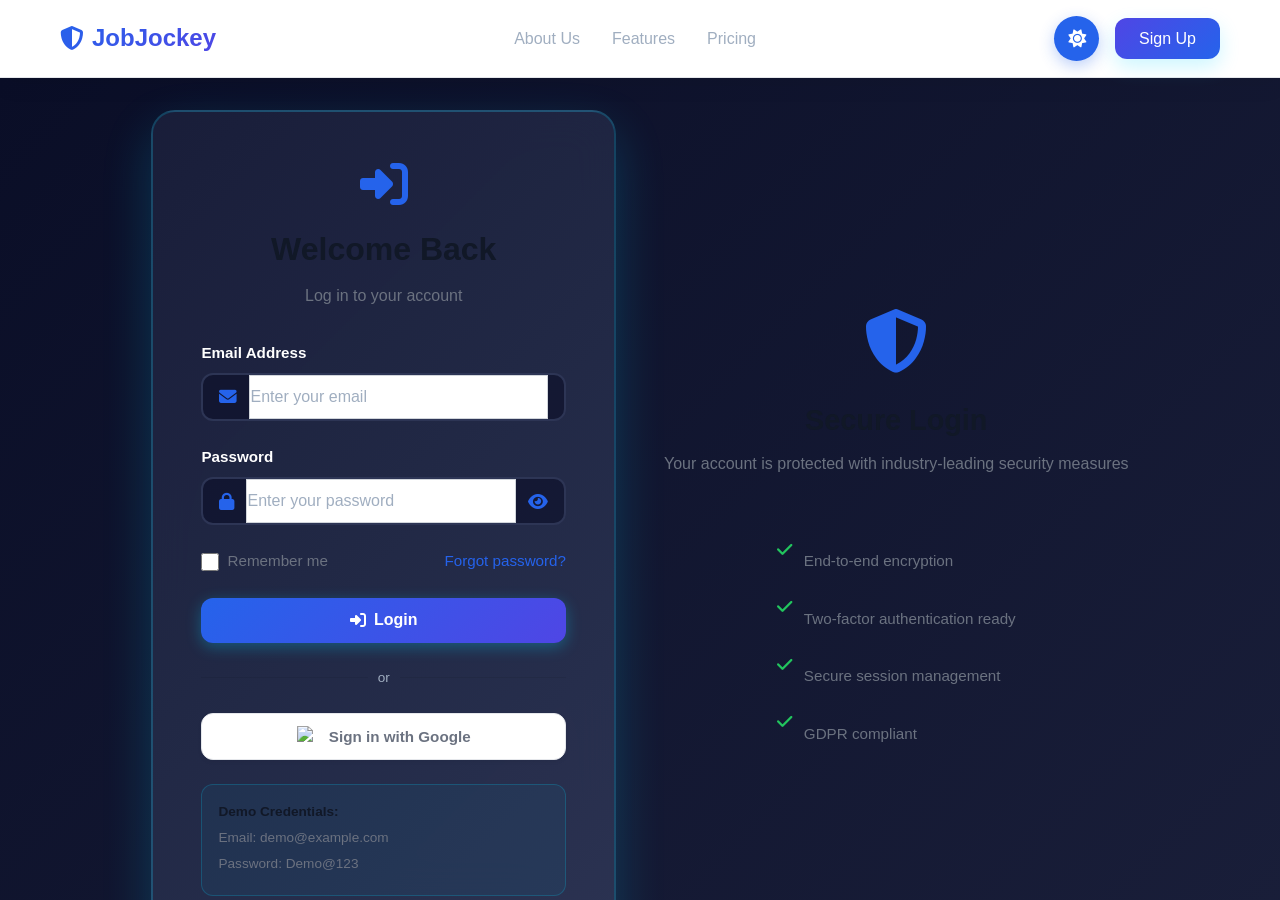
==== commit df586172: "added cors scanner" ====
--- a/frontend/dashboard.html
+++ b/frontend/dashboard.html
@@ -247,6 +247,35 @@
                             </div>
                         </div>
                     </div>
+
+                    <!-- CORS Configuration Card -->
+                    <div class="result-card cors-card">
+                        <div class="card-header">
+                            <i class="fas fa-exchange-alt"></i>
+                            <h3>CORS Configuration</h3>
+                        </div>
+                        <p class="card-subtitle" style="font-size: 0.85rem; color: var(--text-secondary); margin-bottom: 1rem;">Checks whether other websites can improperly access this site's data.</p>
+                        <div class="card-content">
+                            <div class="result-item">
+                                <span class="label">Risk Level:</span>
+                                <span class="value" id="dashboardCorsRiskBadge"><span class="badge risk-low" style="padding: 4px 10px; border-radius: 4px; font-weight: 700; font-size: 0.8rem; background: rgba(0,0,0,0.3); color: var(--success); border: 1px solid var(--success);">LOW</span></span>
+                            </div>
+                            <div class="card-expand-toggle">
+                                <button class="expand-btn" onclick="toggleCardDetails('dashCorsDetails', this)">
+                                    <i class="fas fa-chevron-down"></i> <span>View Full Details</span>
+                                </button>
+                            </div>
+                            <div class="card-expanded-details" id="dashCorsDetails">
+                                <div class="detail-row"
+                                    style="flex-direction: column; align-items: flex-start; gap: 4px; border-bottom: none;">
+                                    <span class="label">CORS Findings:</span>
+                                    <div id="dashCorsFindingsList"
+                                        style="width: 100%; font-size: 0.85rem; line-height: 1.4; margin-top: 5px;">
+                                        -</div>
+                                </div>
+                            </div>
+                        </div>
+                    </div>
                 </div>
 
                 <!-- Chatbot card removed and moved to floating widget -->
--- a/frontend/styles.css
+++ b/frontend/styles.css
@@ -1,4 +1,4 @@
-﻿* {
+* {
     margin: 0;
     padding: 0;
     box-sizing: border-box;
@@ -1719,6 +1719,24 @@
     grid-column: span 1;
 }
 
+.cors-card {
+    border-color: rgba(0, 212, 255, 0.3);
+    grid-column: span 1;
+}
+
+.cors-card .card-header i {
+    color: var(--primary);
+}
+
+.cors-finding-item {
+    transition: background 0.2s ease;
+}
+
+.cors-finding-item:hover {
+    background: rgba(0, 0, 0, 0.35) !important;
+}
+
+
 .vuln-card {
     border-color: rgba(255, 51, 51, 0.3);
     grid-column: span 1;
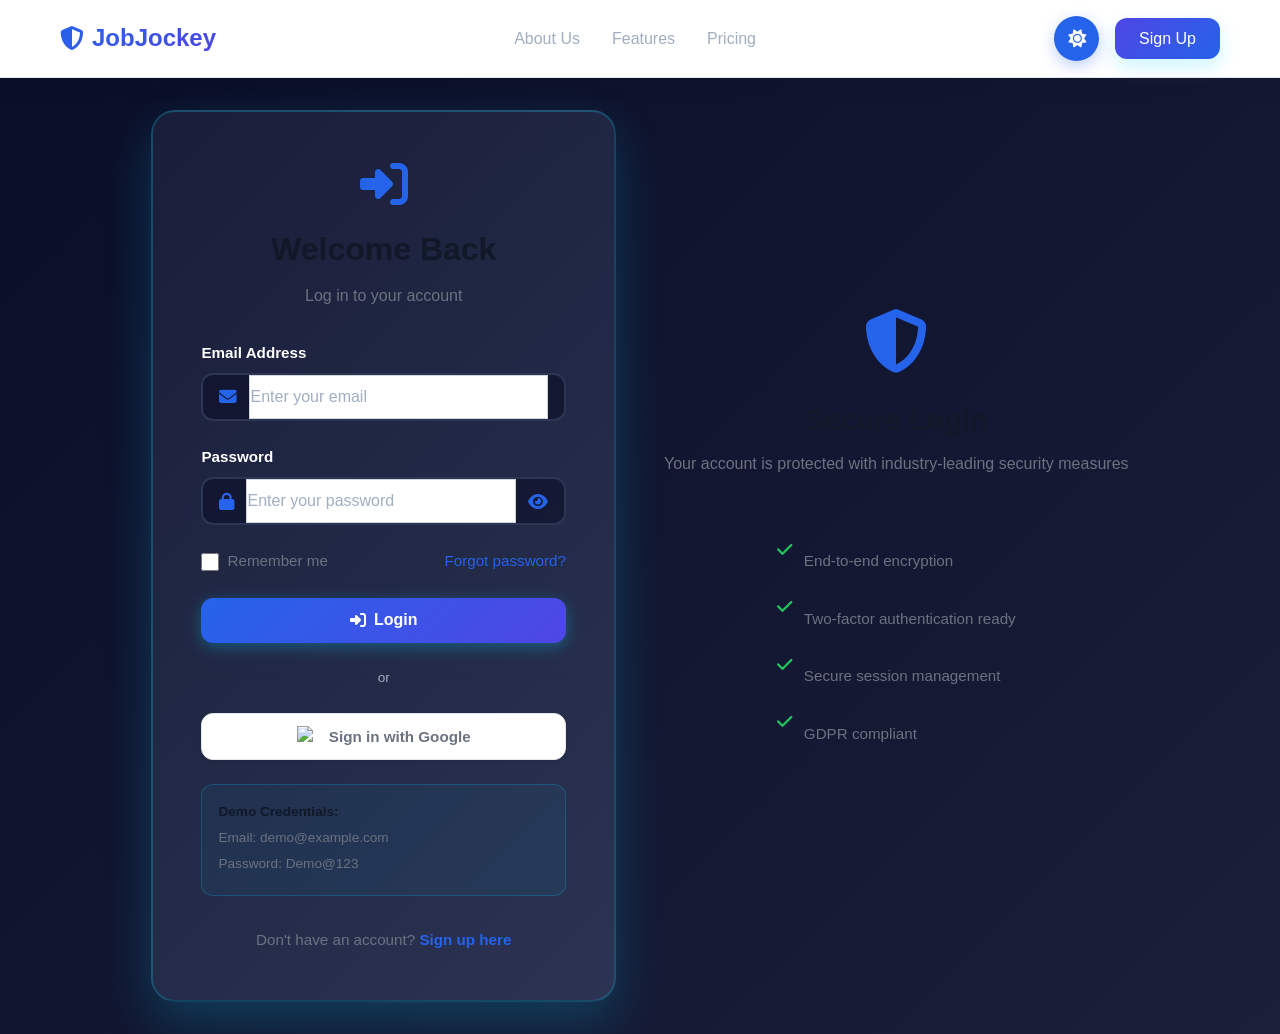
==== commit 1e7eb7e9: "work on exposed path scanner" ====
--- a/frontend/dashboard.html
+++ b/frontend/dashboard.html
@@ -276,6 +276,35 @@
                             </div>
                         </div>
                     </div>
+
+                    <!-- Exposed Sensitive Paths Card -->
+                    <div class="result-card exposed-paths-card">
+                        <div class="card-header">
+                            <i class="fas fa-folder-minus"></i>
+                            <h3>Exposed Sensitive Files</h3>
+                        </div>
+                        <p class="card-subtitle" style="font-size: 0.85rem; color: var(--text-secondary); margin-bottom: 1rem;">Checks for accidentally exposed config files, backups, and credentials on the server.</p>
+                        <div class="card-content">
+                            <div class="result-item">
+                                <span class="label">Risk Level:</span>
+                                <span class="value" id="dashboardExposedPathsRiskBadge"><span class="badge risk-low" style="padding: 4px 10px; border-radius: 4px; font-weight: 700; font-size: 0.8rem; background: rgba(0,0,0,0.3); color: var(--success); border: 1px solid var(--success);">LOW</span></span>
+                            </div>
+                            <div class="card-expand-toggle">
+                                <button class="expand-btn" onclick="toggleCardDetails('dashExposedPathsDetails', this)">
+                                    <i class="fas fa-chevron-down"></i> <span>View Full Details</span>
+                                </button>
+                            </div>
+                            <div class="card-expanded-details" id="dashExposedPathsDetails">
+                                <div class="detail-row"
+                                    style="flex-direction: column; align-items: flex-start; gap: 4px; border-bottom: none;">
+                                    <span class="label">Exposed Paths Findings:</span>
+                                    <div id="dashExposedPathsFindingsList"
+                                        style="width: 100%; font-size: 0.85rem; line-height: 1.4; margin-top: 5px;">
+                                        -</div>
+                                </div>
+                            </div>
+                        </div>
+                    </div>
                 </div>
 
                 <!-- Chatbot card removed and moved to floating widget -->
--- a/frontend/styles.css
+++ b/frontend/styles.css
@@ -6238,11 +6238,26 @@
     background: rgba(255,255,255,0.1);
 }
 
-/* â”€â”€ Mobile â”€â”€ */
-@media (max-width: 480px) {
-    .chatbot-window {
-        width: calc(100vw - 32px);
-        max-height: calc(100vh - 110px);
-        right: -4px;
-    }
-}
+/* Expose Paths Scanner Styles */
+.exposed-paths-card .card-header i {
+    color: var(--warning);
+}
+
+.exposed-path-item {
+    transition: transform 0.2s ease, background 0.2s ease;
+}
+
+.exposed-path-item:hover {
+    background: rgba(255, 255, 255, 0.05) !important;
+}
+
+.baseline-note-banner {
+    display: flex;
+    align-items: center;
+    line-height: 1.4;
+}
+
+.protected-paths-section {
+    transition: background 0.2s ease;
+}
+
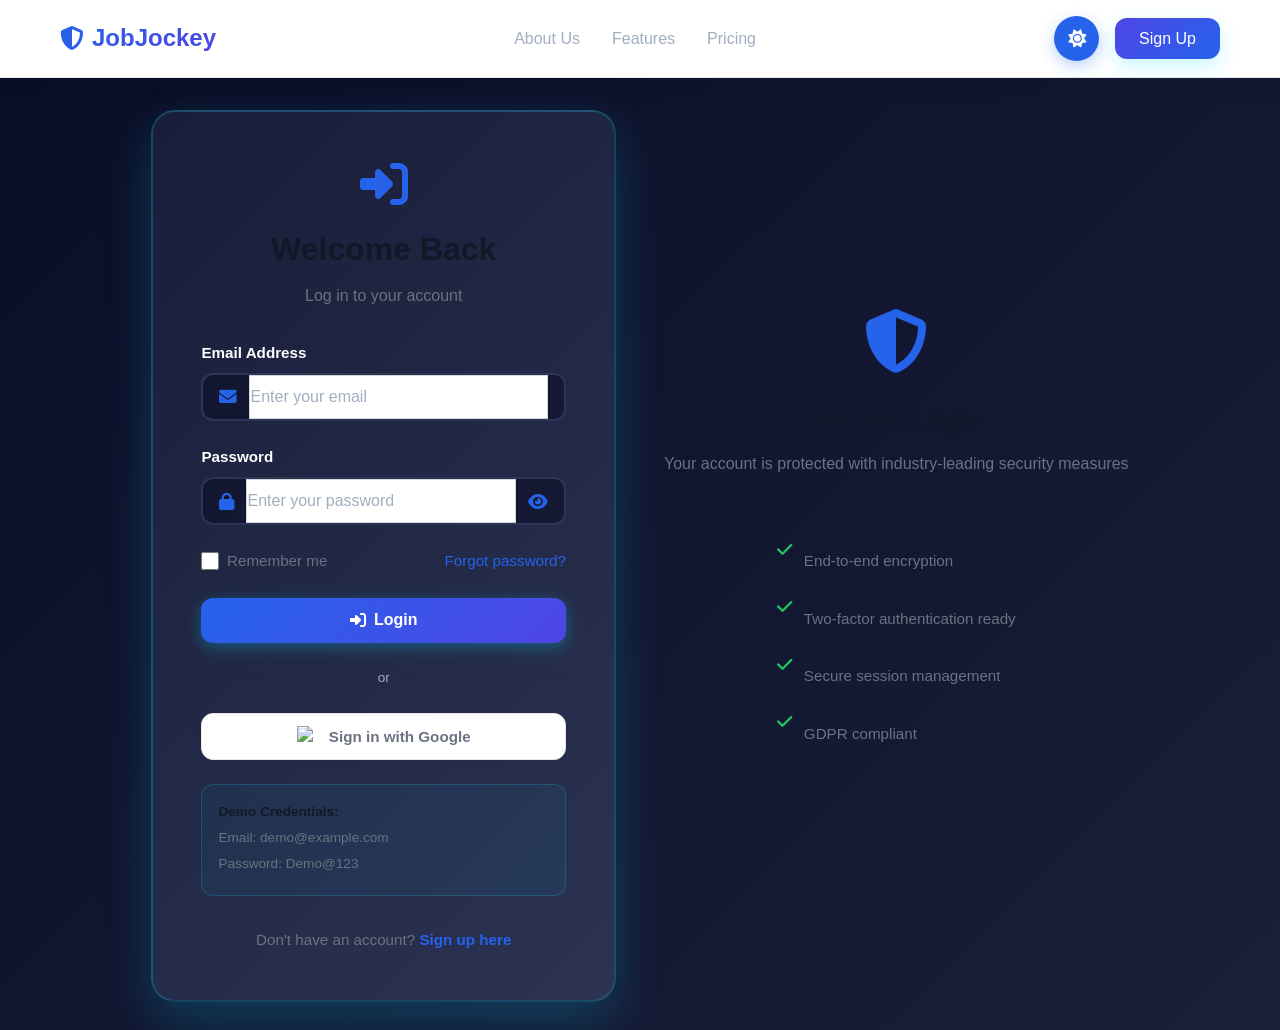
==== commit c22808a5: "Update frontend" ====
--- a/frontend/dashboard.html
+++ b/frontend/dashboard.html
@@ -289,6 +289,18 @@
                                 <span class="label">Risk Level:</span>
                                 <span class="value" id="dashboardExposedPathsRiskBadge"><span class="badge risk-low" style="padding: 4px 10px; border-radius: 4px; font-weight: 700; font-size: 0.8rem; background: rgba(0,0,0,0.3); color: var(--success); border: 1px solid var(--success);">LOW</span></span>
                             </div>
+                            <div class="result-item">
+                                <span class="label">Paths Checked:</span>
+                                <span class="value" id="dashExposedPathsChecked">-</span>
+                            </div>
+                            <div class="result-item">
+                                <span class="label">Exposed Files:</span>
+                                <span class="value" id="dashExposedPathsExposedCount">-</span>
+                            </div>
+                            <div class="result-item">
+                                <span class="label">Protected Files:</span>
+                                <span class="value" id="dashExposedPathsProtectedCount">-</span>
+                            </div>
                             <div class="card-expand-toggle">
                                 <button class="expand-btn" onclick="toggleCardDetails('dashExposedPathsDetails', this)">
                                     <i class="fas fa-chevron-down"></i> <span>View Full Details</span>
